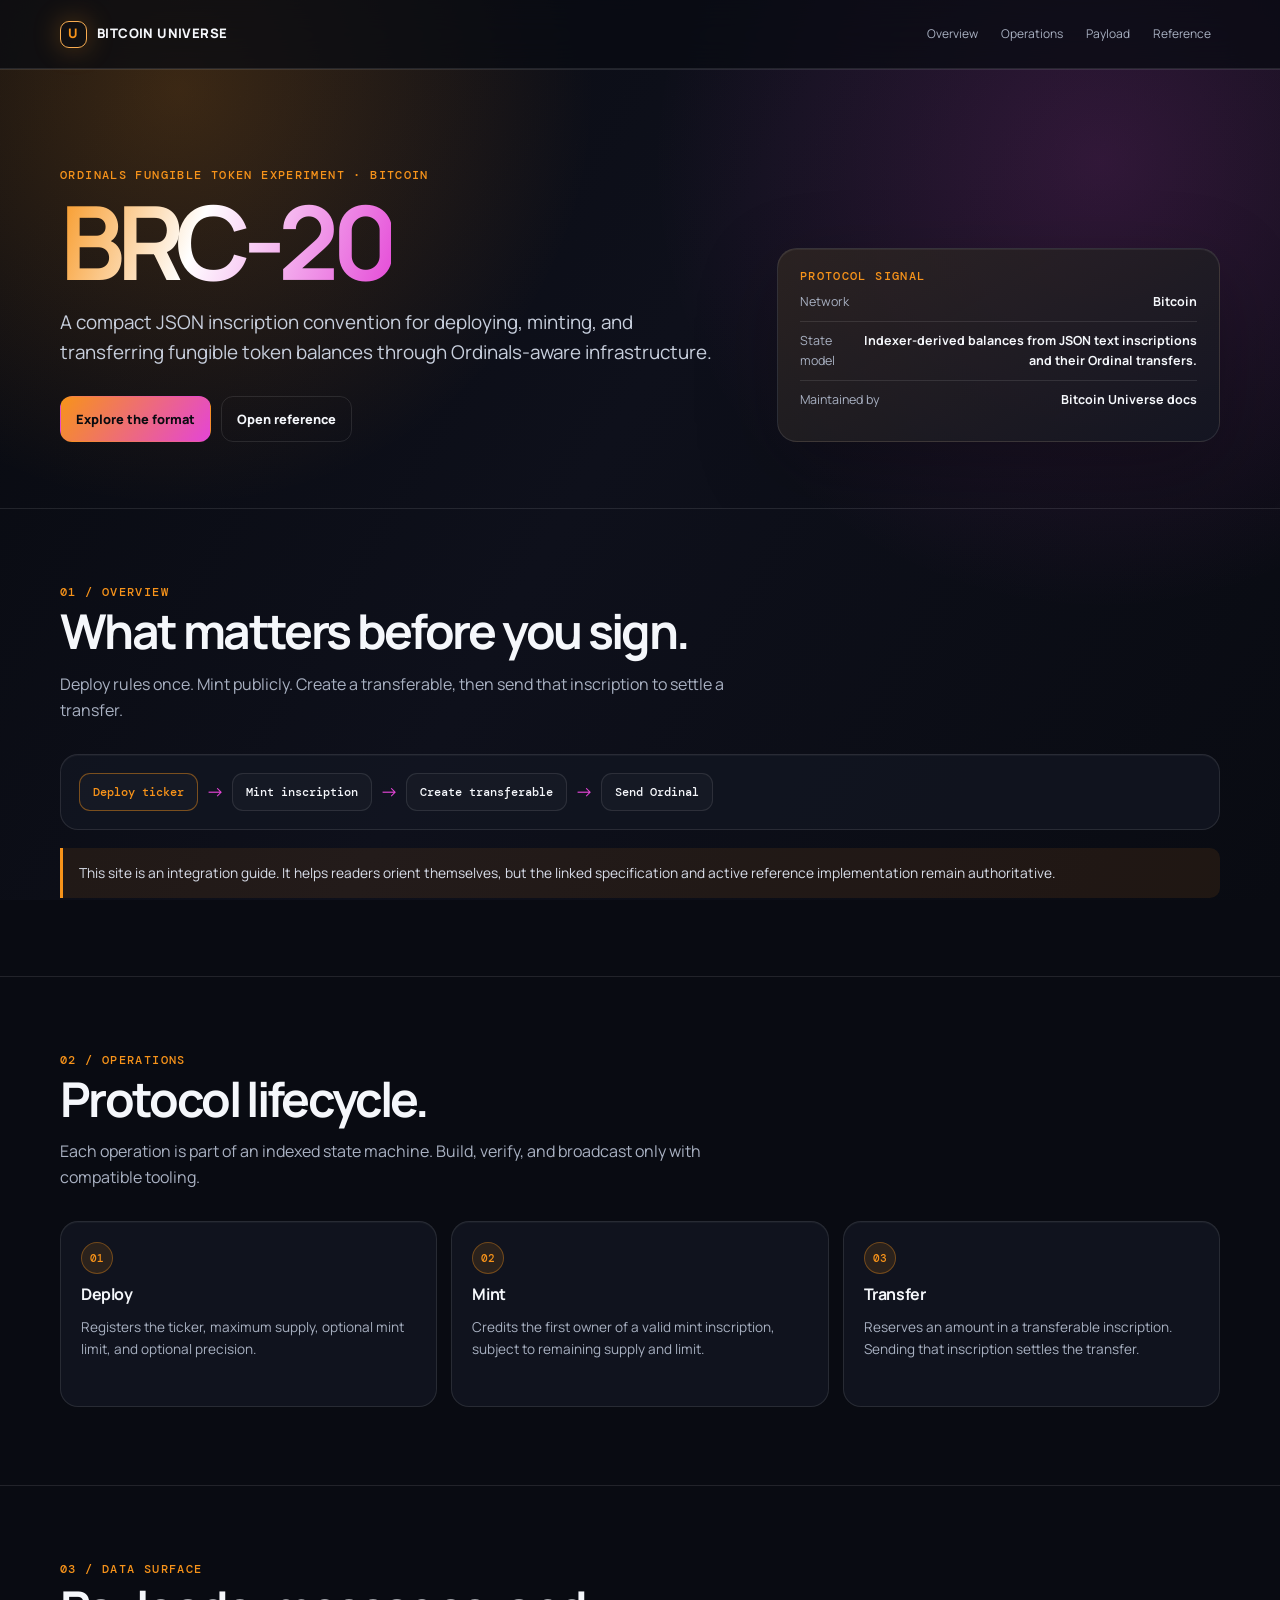
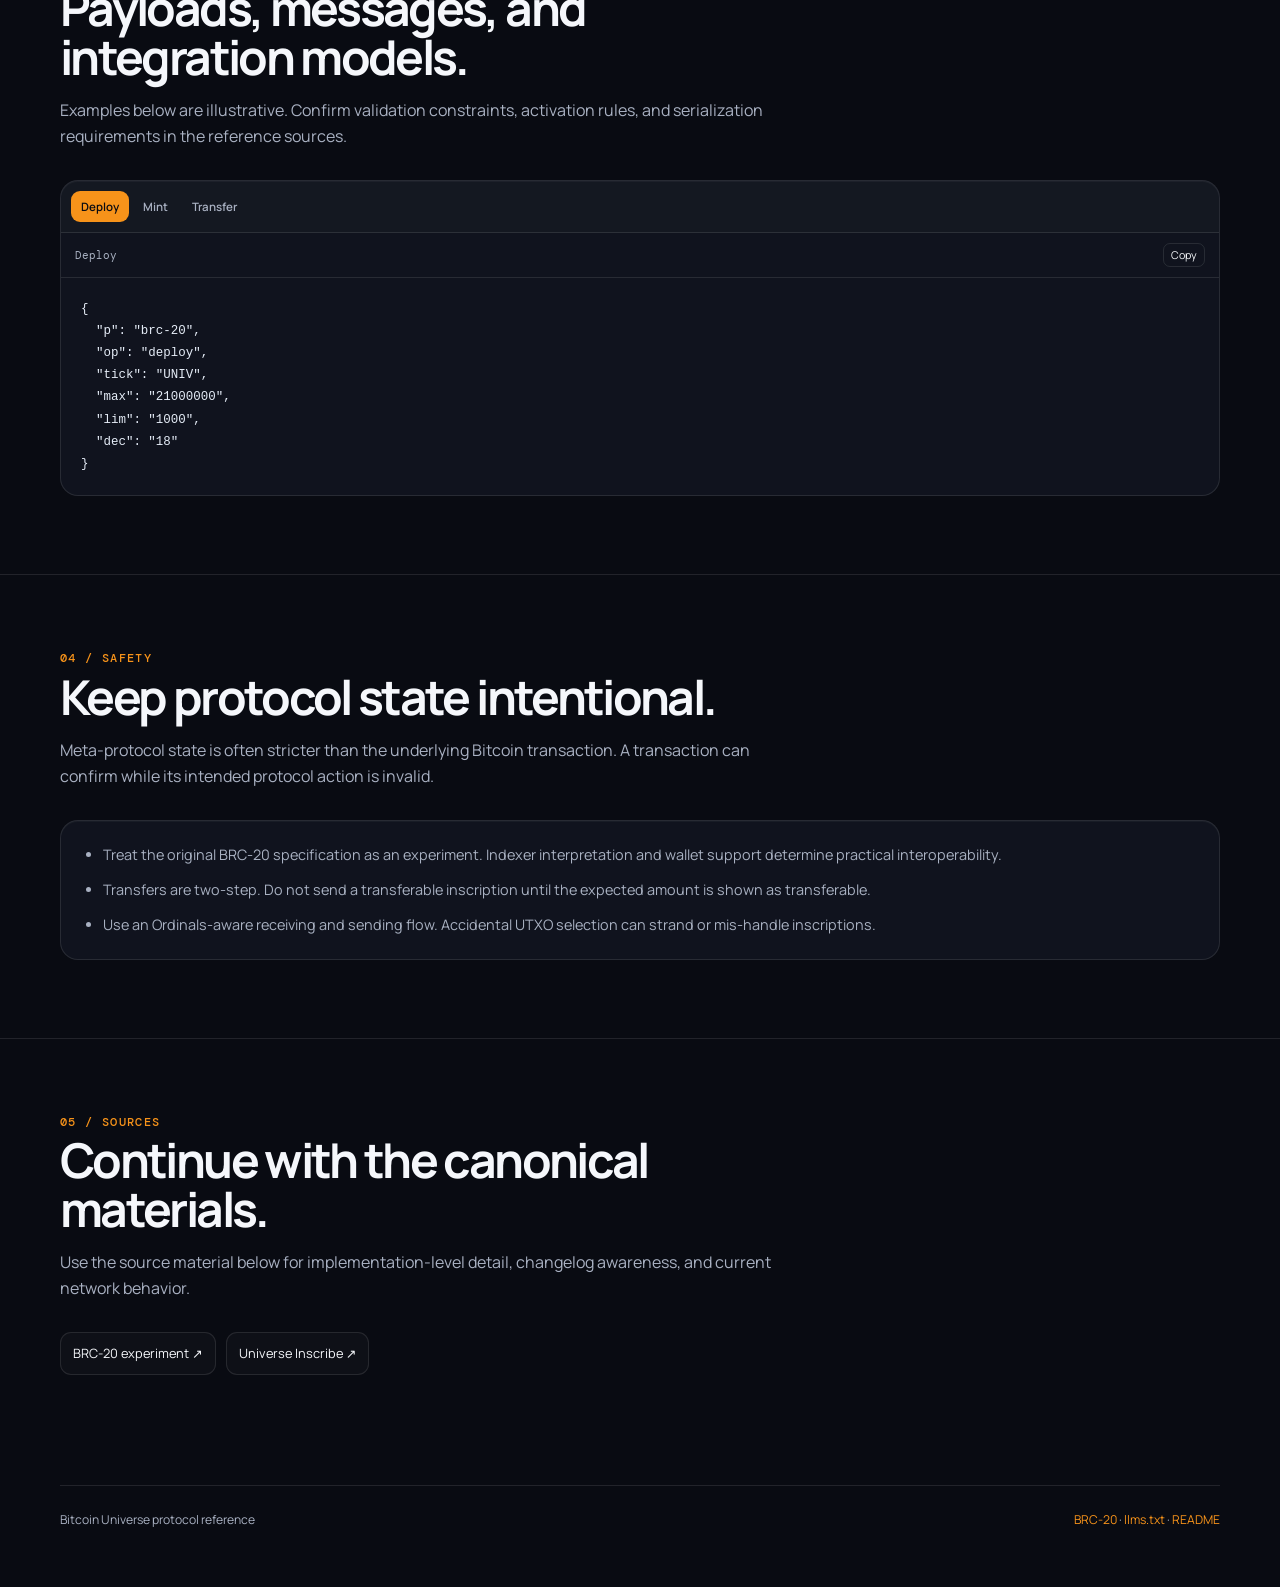
==== index.html @ ebdd5604 "Publish brc-20-docs protocol documentation" ====
<!doctype html>
<html lang="en">
<head>
  <meta charset="utf-8">
  <meta name="viewport" content="width=device-width, initial-scale=1">
  <meta name="description" content="BRC-20 protocol documentation by Bitcoin Universe.">
  <title>BRC-20 | Bitcoin Universe</title>
  <link rel="preconnect" href="https://fonts.googleapis.com">
  <link rel="preconnect" href="https://fonts.gstatic.com" crossorigin>
  <link href="https://fonts.googleapis.com/css2?family=DM+Mono:wght@400;500&family=Manrope:wght@400;500;600;700;800&display=swap" rel="stylesheet">
  <style>
    :root { --accent: #f7931a; --accent-2: #e445d6; --ink: #f5f7fb; --muted: #a9b1c2; --panel: rgba(19,23,34,.78); --line: rgba(255,255,255,.1); --bg: #090b12; --mono: "DM Mono", monospace; --sans: Manrope, system-ui, sans-serif; }
    * { box-sizing: border-box; } html { scroll-behavior: smooth; } body { margin: 0; color: var(--ink); background: var(--bg); font-family: var(--sans); line-height: 1.62; } body::before { content: ""; position: fixed; inset: 0; z-index: -2; background: radial-gradient(circle at 14% 10%, color-mix(in srgb, var(--accent) 21%, transparent), transparent 26rem), radial-gradient(circle at 86% 18%, color-mix(in srgb, var(--accent-2) 17%, transparent), transparent 28rem), linear-gradient(120deg, #080a10, #0e101b 48%, #090b12); } body::after { content: ""; position: fixed; inset: 0; z-index: -1; opacity: .3; background-image: linear-gradient(rgba(255,255,255,.025) 1px, transparent 1px), linear-gradient(90deg, rgba(255,255,255,.025) 1px, transparent 1px); background-size: 48px 48px; mask-image: linear-gradient(to bottom, black, transparent 80%); }
    a { color: inherit; } .wrap { width: min(1160px, calc(100% - 40px)); margin: auto; } .eyebrow, .kicker { font: 500 .72rem/1 var(--mono); letter-spacing: .12em; text-transform: uppercase; color: var(--accent); } .site-header { position: sticky; top: 0; z-index: 20; backdrop-filter: blur(20px); background: rgba(9,11,18,.74); border-bottom: 1px solid var(--line); } .bar { min-height: 68px; display: flex; align-items: center; justify-content: space-between; gap: 20px; } .brand { display: flex; gap: 10px; align-items: center; text-decoration: none; font-size: .82rem; font-weight: 800; letter-spacing: .03em; } .brand-mark { width: 27px; height: 27px; border: 1px solid color-mix(in srgb, var(--accent) 76%, white); border-radius: 9px; display: grid; place-items: center; color: var(--accent); box-shadow: 0 0 28px color-mix(in srgb, var(--accent) 32%, transparent); } nav { display: flex; flex-wrap: wrap; gap: 5px; } nav a { color: var(--muted); font-size: .75rem; text-decoration: none; padding: 7px 9px; border-radius: 8px; } nav a:hover { color: var(--ink); background: rgba(255,255,255,.06); } .hero { padding: 100px 0 66px; position: relative; overflow: clip; } .hero-grid { display: grid; grid-template-columns: minmax(0,1.2fr) minmax(280px,.8fr); gap: 52px; align-items: end; } h1 { max-width: 780px; margin: 12px 0 18px; font-size: clamp(3rem, 8vw, 6.5rem); letter-spacing: -.075em; line-height: .92; } h1 .gradient { background: linear-gradient(110deg, var(--accent), #fff 42%, var(--accent-2)); color: transparent; background-clip: text; } .lead { color: #c8cfdd; font-size: clamp(1rem, 1.7vw, 1.18rem); max-width: 720px; } .hero-actions { display: flex; flex-wrap: wrap; gap: 10px; margin-top: 28px; } .button { border: 1px solid var(--line); border-radius: 12px; padding: 12px 15px; text-decoration: none; font-size: .8rem; font-weight: 800; transition: transform .2s, border-color .2s; } .button:hover { transform: translateY(-2px); border-color: var(--accent); } .button.primary { background: linear-gradient(125deg, var(--accent), var(--accent-2)); color: #0a0b10; border-color: transparent; } .signal { padding: 22px; border: 1px solid var(--line); border-radius: 20px; background: linear-gradient(150deg, color-mix(in srgb, var(--accent) 10%, var(--panel)), var(--panel)); box-shadow: inset 0 1px rgba(255,255,255,.06), 0 25px 80px rgba(0,0,0,.25); } .signal-line { display: flex; justify-content: space-between; gap: 10px; padding: 9px 0; border-bottom: 1px solid var(--line); font-size: .78rem; } .signal-line:last-child { border: 0; } .signal-line span { color: var(--muted); } .signal-line strong { text-align: right; color: var(--ink); } section { padding: 78px 0; border-top: 1px solid var(--line); } .section-head { max-width: 720px; margin-bottom: 30px; } h2 { margin: 8px 0 10px; font-size: clamp(1.8rem, 4vw, 3rem); letter-spacing: -.055em; line-height: 1.02; } h3 { margin: 8px 0; font-size: 1rem; letter-spacing: -.025em; } p { color: var(--muted); } .grid { display: grid; grid-template-columns: repeat(3, 1fr); gap: 14px; } .card, .safety, .flow, .payload, .table-wrap { border: 1px solid var(--line); border-radius: 18px; background: var(--panel); box-shadow: inset 0 1px rgba(255,255,255,.04); } .card { padding: 20px; min-height: 186px; } .step { display: inline-grid; place-items: center; width: 32px; height: 32px; border-radius: 50%; font: 500 .7rem var(--mono); color: var(--accent); background: color-mix(in srgb, var(--accent) 12%, transparent); border: 1px solid color-mix(in srgb, var(--accent) 35%, transparent); } .card p { font-size: .85rem; margin: 0; } .flow { display: flex; flex-wrap: wrap; align-items: center; gap: 8px; padding: 18px; } .flow-item { padding: 10px 13px; border: 1px solid var(--line); border-radius: 11px; font: 500 .75rem var(--mono); background: rgba(255,255,255,.025); } .flow-item:first-child { color: var(--accent); border-color: color-mix(in srgb, var(--accent) 45%, transparent); } .arrow { color: var(--accent-2); font-size: 1.15rem; } .payload { overflow: hidden; } .payload-tabs { display: flex; flex-wrap: wrap; gap: 4px; padding: 10px; border-bottom: 1px solid var(--line); background: rgba(255,255,255,.018); } .payload-tab { border: 0; color: var(--muted); background: transparent; font: 600 .72rem var(--sans); cursor: pointer; border-radius: 9px; padding: 8px 10px; } .payload-tab.active { color: #0b0c12; background: var(--accent); } .payload-panel { display: none; } .payload-panel.active { display: block; } .code-top { display: flex; justify-content: space-between; align-items: center; padding: 10px 14px; color: var(--muted); font: .7rem var(--mono); border-bottom: 1px solid var(--line); } .copy { color: var(--ink); border: 1px solid var(--line); border-radius: 7px; background: transparent; cursor: pointer; padding: 4px 7px; font: .67rem var(--sans); } .copy:hover { border-color: var(--accent); } pre { margin: 0; padding: 20px; overflow: auto; font: .78rem/1.7 var(--mono); color: #e6edf8; } .safety { padding: 22px; } .safety ul { margin: 0; padding-left: 20px; color: var(--muted); font-size: .9rem; } .safety li + li { margin-top: 12px; } .reference-links { display: flex; flex-wrap: wrap; gap: 10px; } .reference-links a { color: var(--ink); font-size: .8rem; text-decoration: none; padding: 10px 12px; border: 1px solid var(--line); border-radius: 11px; background: rgba(255,255,255,.025); } .reference-links a:hover { border-color: var(--accent); } .callout { margin-top: 18px; padding: 14px 16px; border-left: 3px solid var(--accent); background: color-mix(in srgb, var(--accent) 9%, transparent); color: #d9deea; border-radius: 0 10px 10px 0; font-size: .86rem; } table { width: 100%; border-collapse: collapse; font-size: .85rem; } th, td { padding: 13px 16px; text-align: left; vertical-align: top; border-bottom: 1px solid var(--line); } th { color: var(--muted); font: .68rem var(--mono); text-transform: uppercase; letter-spacing: .08em; } tr:last-child td { border: 0; } td { color: var(--muted); } td code { color: var(--accent); font: .75rem var(--mono); } .footer { padding: 32px 0 58px; color: var(--muted); font-size: .76rem; } .footer-inner { display: flex; justify-content: space-between; gap: 16px; border-top: 1px solid var(--line); padding-top: 24px; } .footer a { text-decoration: none; color: var(--accent); } @media (max-width: 800px) { .hero { padding-top: 68px; } .hero-grid, .grid { grid-template-columns: 1fr; gap: 15px; } .signal { max-width: 520px; } nav { display: none; } section { padding: 56px 0; } .wrap { width: min(100% - 28px, 1160px); } h1 { letter-spacing: -.065em; } }
  </style>
</head>
<body>
  <header class="site-header"><div class="wrap bar"><a class="brand" href="index.html"><span class="brand-mark">U</span>BITCOIN UNIVERSE</a><nav><a href="index.html#overview">Overview</a><a href="index.html#operations">Operations</a><a href="index.html#payload">Payload</a><a href="reference.html">Reference</a></nav></div></header>
  <main>
  <section class="hero"><div class="wrap hero-grid"><div><div class="eyebrow">Ordinals fungible token experiment · Bitcoin</div><h1><span class="gradient">BRC-20</span></h1><p class="lead">A compact JSON inscription convention for deploying, minting, and transferring fungible token balances through Ordinals-aware infrastructure.</p><div class="hero-actions"><a class="button primary" href="#payload">Explore the format</a><a class="button" href="reference.html">Open reference</a></div></div><aside class="signal"><div class="kicker">Protocol signal</div><div class="signal-line"><span>Network</span><strong>Bitcoin</strong></div><div class="signal-line"><span>State model</span><strong>Indexer-derived balances from JSON text inscriptions and their Ordinal transfers.</strong></div><div class="signal-line"><span>Maintained by</span><strong>Bitcoin Universe docs</strong></div></aside></div></section>
  <section id="overview"><div class="wrap"><div class="section-head"><div class="eyebrow">01 / Overview</div><h2>What matters before you sign.</h2><p>Deploy rules once. Mint publicly. Create a transferable, then send that inscription to settle a transfer.</p></div><div class="flow"><span class="flow-item">Deploy ticker</span><span class="arrow">→</span><span class="flow-item">Mint inscription</span><span class="arrow">→</span><span class="flow-item">Create transferable</span><span class="arrow">→</span><span class="flow-item">Send Ordinal</span></div><div class="callout">This site is an integration guide. It helps readers orient themselves, but the linked specification and active reference implementation remain authoritative.</div></div></section>
  <section id="operations"><div class="wrap"><div class="section-head"><div class="eyebrow">02 / Operations</div><h2>Protocol lifecycle.</h2><p>Each operation is part of an indexed state machine. Build, verify, and broadcast only with compatible tooling.</p></div><div class="grid"><article class="card"><span class="step">01</span><h3>Deploy</h3><p>Registers the ticker, maximum supply, optional mint limit, and optional precision.</p></article><article class="card"><span class="step">02</span><h3>Mint</h3><p>Credits the first owner of a valid mint inscription, subject to remaining supply and limit.</p></article><article class="card"><span class="step">03</span><h3>Transfer</h3><p>Reserves an amount in a transferable inscription. Sending that inscription settles the transfer.</p></article></div></div></section>
  <section id="payload"><div class="wrap"><div class="section-head"><div class="eyebrow">03 / Data surface</div><h2>Payloads, messages, and integration models.</h2><p>Examples below are illustrative. Confirm validation constraints, activation rules, and serialization requirements in the reference sources.</p></div><div class="payload"><div class="payload-tabs"><button class="payload-tab active" type="button" data-payload="payload-0">Deploy</button><button class="payload-tab " type="button" data-payload="payload-1">Mint</button><button class="payload-tab " type="button" data-payload="payload-2">Transfer</button></div><div class="payload-panel active" id="payload-0"><div class="code-top"><span>Deploy</span><button class="copy" type="button" data-copy="{
  &quot;p&quot;: &quot;brc-20&quot;,
  &quot;op&quot;: &quot;deploy&quot;,
  &quot;tick&quot;: &quot;UNIV&quot;,
  &quot;max&quot;: &quot;21000000&quot;,
  &quot;lim&quot;: &quot;1000&quot;,
  &quot;dec&quot;: &quot;18&quot;
}">Copy</button></div><pre><code>{
  &quot;p&quot;: &quot;brc-20&quot;,
  &quot;op&quot;: &quot;deploy&quot;,
  &quot;tick&quot;: &quot;UNIV&quot;,
  &quot;max&quot;: &quot;21000000&quot;,
  &quot;lim&quot;: &quot;1000&quot;,
  &quot;dec&quot;: &quot;18&quot;
}</code></pre></div><div class="payload-panel " id="payload-1"><div class="code-top"><span>Mint</span><button class="copy" type="button" data-copy="{
  &quot;p&quot;: &quot;brc-20&quot;,
  &quot;op&quot;: &quot;mint&quot;,
  &quot;tick&quot;: &quot;UNIV&quot;,
  &quot;amt&quot;: &quot;1000&quot;
}">Copy</button></div><pre><code>{
  &quot;p&quot;: &quot;brc-20&quot;,
  &quot;op&quot;: &quot;mint&quot;,
  &quot;tick&quot;: &quot;UNIV&quot;,
  &quot;amt&quot;: &quot;1000&quot;
}</code></pre></div><div class="payload-panel " id="payload-2"><div class="code-top"><span>Transfer</span><button class="copy" type="button" data-copy="{
  &quot;p&quot;: &quot;brc-20&quot;,
  &quot;op&quot;: &quot;transfer&quot;,
  &quot;tick&quot;: &quot;UNIV&quot;,
  &quot;amt&quot;: &quot;100&quot;
}">Copy</button></div><pre><code>{
  &quot;p&quot;: &quot;brc-20&quot;,
  &quot;op&quot;: &quot;transfer&quot;,
  &quot;tick&quot;: &quot;UNIV&quot;,
  &quot;amt&quot;: &quot;100&quot;
}</code></pre></div></div></div></section>
  <section id="safety"><div class="wrap"><div class="section-head"><div class="eyebrow">04 / Safety</div><h2>Keep protocol state intentional.</h2><p>Meta-protocol state is often stricter than the underlying Bitcoin transaction. A transaction can confirm while its intended protocol action is invalid.</p></div><div class="safety"><ul><li>Treat the original BRC-20 specification as an experiment. Indexer interpretation and wallet support determine practical interoperability.</li><li>Transfers are two-step. Do not send a transferable inscription until the expected amount is shown as transferable.</li><li>Use an Ordinals-aware receiving and sending flow. Accidental UTXO selection can strand or mis-handle inscriptions.</li></ul></div></div></section>
  <section id="sources"><div class="wrap"><div class="section-head"><div class="eyebrow">05 / Sources</div><h2>Continue with the canonical materials.</h2><p>Use the source material below for implementation-level detail, changelog awareness, and current network behavior.</p></div><div class="reference-links"><a href="https://docs.bitcoints.org/brc-20" target="_blank" rel="noreferrer">BRC-20 experiment <span aria-hidden="true">↗</span></a><a href="https://inscribe.bitcoinuniverse.io" target="_blank" rel="noreferrer">Universe Inscribe <span aria-hidden="true">↗</span></a></div></div></section>
  </main>
  <footer class="footer"><div class="wrap footer-inner"><span>Bitcoin Universe protocol reference</span><span><a href="index.html">BRC-20</a> · <a href="llms.txt">llms.txt</a> · <a href="README.md">README</a></span></div></footer>
  <script>
    document.querySelectorAll('.payload-tab').forEach((tab) => tab.addEventListener('click', () => { document.querySelectorAll('.payload-tab,.payload-panel').forEach((el) => el.classList.remove('active')); tab.classList.add('active'); document.getElementById(tab.dataset.payload).classList.add('active'); }));
    document.querySelectorAll('[data-copy]').forEach((button) => button.addEventListener('click', async () => { try { await navigator.clipboard.writeText(button.dataset.copy); const old = button.textContent; button.textContent = 'Copied'; setTimeout(() => { button.textContent = old; }, 1200); } catch { button.textContent = 'Copy failed'; } }));
  </script>
</body>
</html>
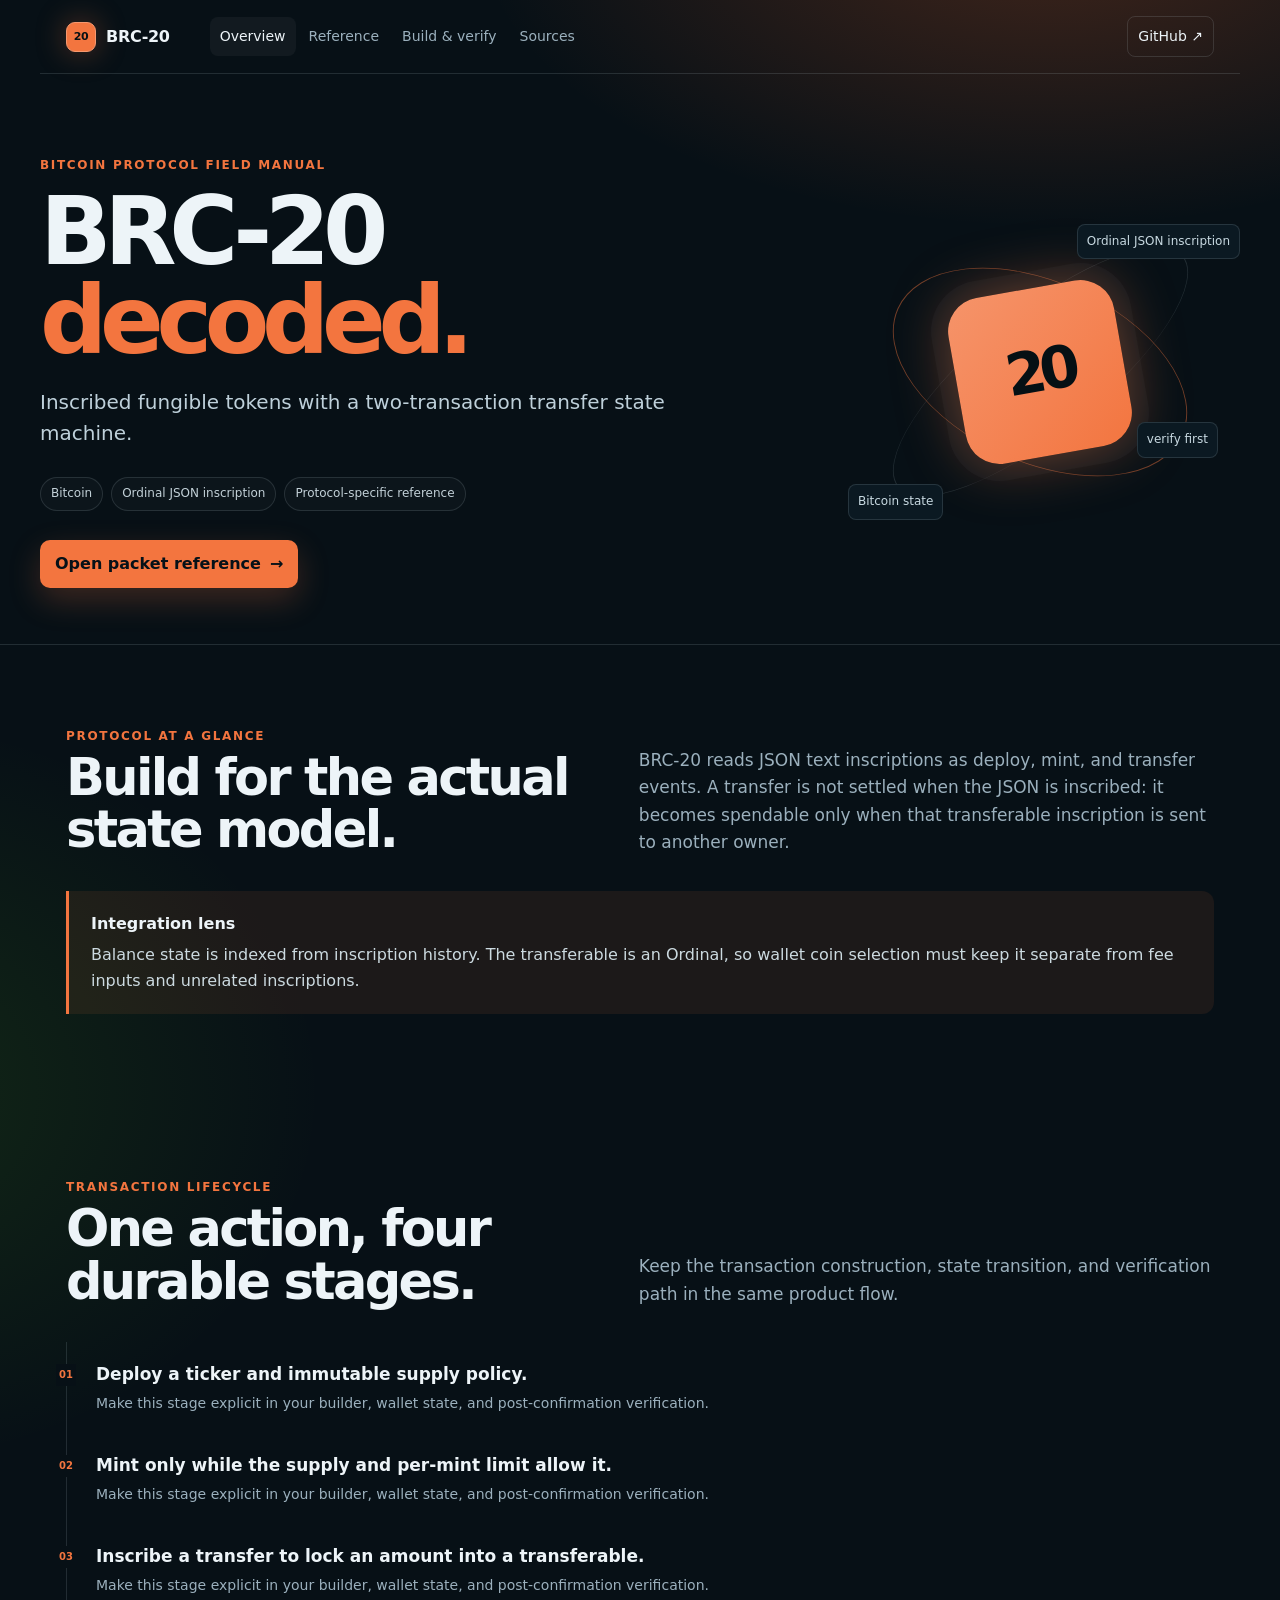
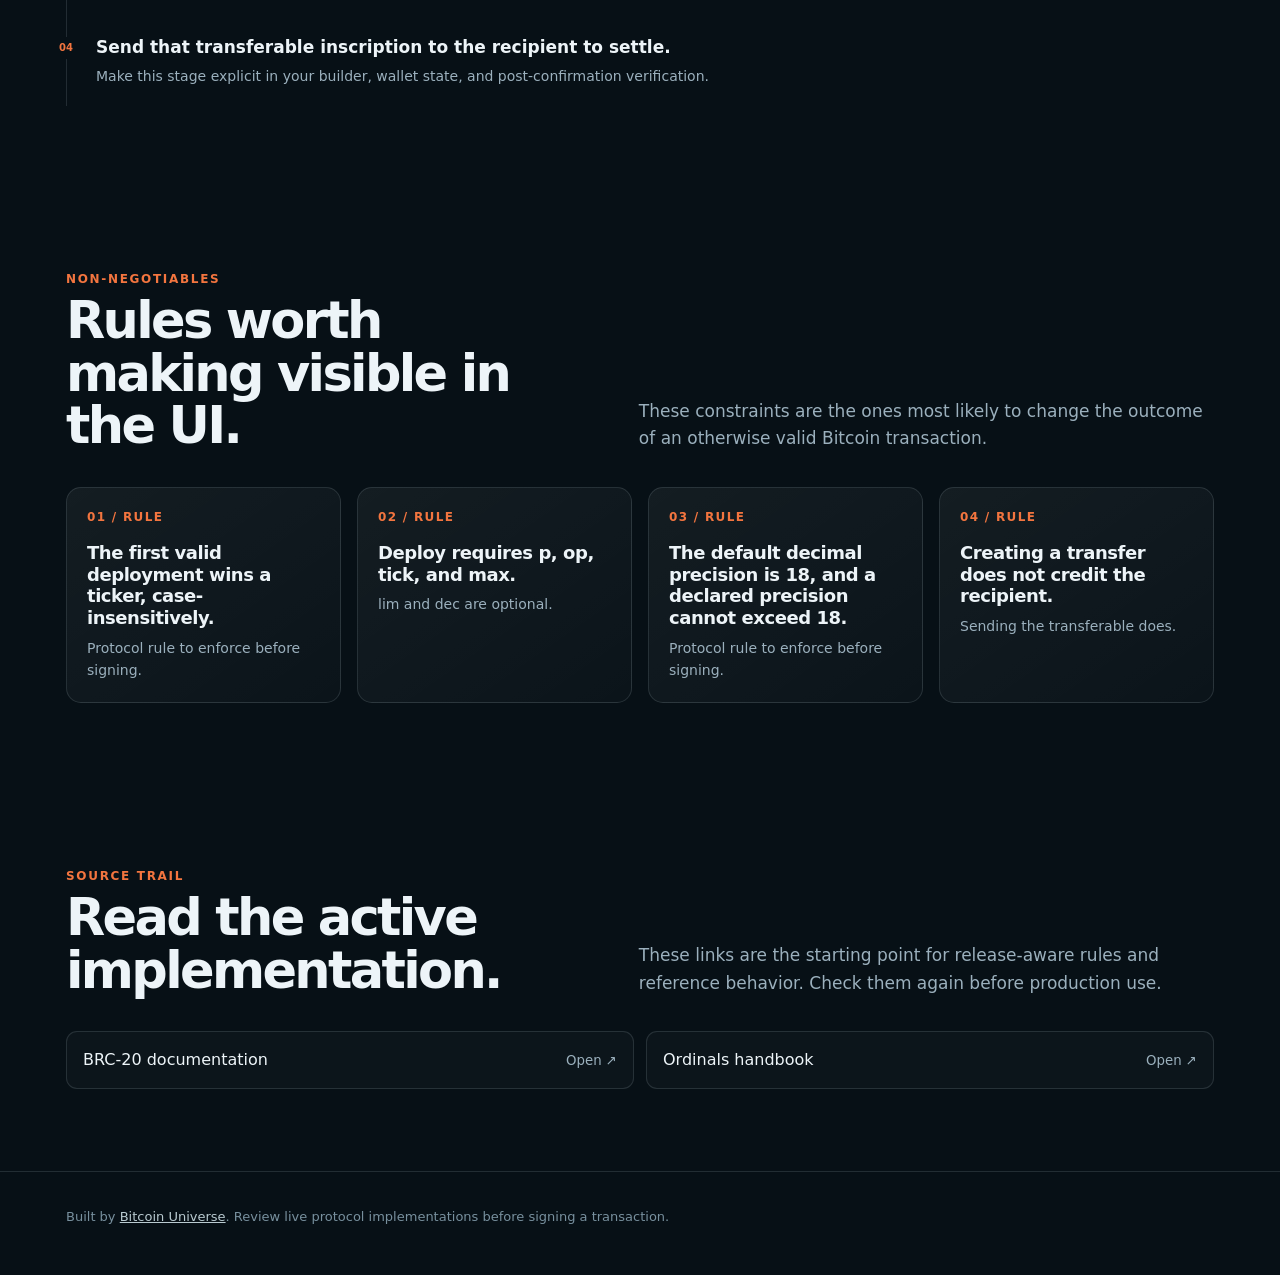
==== commit e372bad6: "Replace generic docs with protocol manuals" ====
--- a/index.html
+++ b/index.html
@@ -1,67 +1,4 @@
 <!doctype html>
-<html lang="en">
-<head>
-  <meta charset="utf-8">
-  <meta name="viewport" content="width=device-width, initial-scale=1">
-  <meta name="description" content="BRC-20 protocol documentation by Bitcoin Universe.">
-  <title>BRC-20 | Bitcoin Universe</title>
-  <link rel="preconnect" href="https://fonts.googleapis.com">
-  <link rel="preconnect" href="https://fonts.gstatic.com" crossorigin>
-  <link href="https://fonts.googleapis.com/css2?family=DM+Mono:wght@400;500&family=Manrope:wght@400;500;600;700;800&display=swap" rel="stylesheet">
-  <style>
-    :root { --accent: #f7931a; --accent-2: #e445d6; --ink: #f5f7fb; --muted: #a9b1c2; --panel: rgba(19,23,34,.78); --line: rgba(255,255,255,.1); --bg: #090b12; --mono: "DM Mono", monospace; --sans: Manrope, system-ui, sans-serif; }
-    * { box-sizing: border-box; } html { scroll-behavior: smooth; } body { margin: 0; color: var(--ink); background: var(--bg); font-family: var(--sans); line-height: 1.62; } body::before { content: ""; position: fixed; inset: 0; z-index: -2; background: radial-gradient(circle at 14% 10%, color-mix(in srgb, var(--accent) 21%, transparent), transparent 26rem), radial-gradient(circle at 86% 18%, color-mix(in srgb, var(--accent-2) 17%, transparent), transparent 28rem), linear-gradient(120deg, #080a10, #0e101b 48%, #090b12); } body::after { content: ""; position: fixed; inset: 0; z-index: -1; opacity: .3; background-image: linear-gradient(rgba(255,255,255,.025) 1px, transparent 1px), linear-gradient(90deg, rgba(255,255,255,.025) 1px, transparent 1px); background-size: 48px 48px; mask-image: linear-gradient(to bottom, black, transparent 80%); }
-    a { color: inherit; } .wrap { width: min(1160px, calc(100% - 40px)); margin: auto; } .eyebrow, .kicker { font: 500 .72rem/1 var(--mono); letter-spacing: .12em; text-transform: uppercase; color: var(--accent); } .site-header { position: sticky; top: 0; z-index: 20; backdrop-filter: blur(20px); background: rgba(9,11,18,.74); border-bottom: 1px solid var(--line); } .bar { min-height: 68px; display: flex; align-items: center; justify-content: space-between; gap: 20px; } .brand { display: flex; gap: 10px; align-items: center; text-decoration: none; font-size: .82rem; font-weight: 800; letter-spacing: .03em; } .brand-mark { width: 27px; height: 27px; border: 1px solid color-mix(in srgb, var(--accent) 76%, white); border-radius: 9px; display: grid; place-items: center; color: var(--accent); box-shadow: 0 0 28px color-mix(in srgb, var(--accent) 32%, transparent); } nav { display: flex; flex-wrap: wrap; gap: 5px; } nav a { color: var(--muted); font-size: .75rem; text-decoration: none; padding: 7px 9px; border-radius: 8px; } nav a:hover { color: var(--ink); background: rgba(255,255,255,.06); } .hero { padding: 100px 0 66px; position: relative; overflow: clip; } .hero-grid { display: grid; grid-template-columns: minmax(0,1.2fr) minmax(280px,.8fr); gap: 52px; align-items: end; } h1 { max-width: 780px; margin: 12px 0 18px; font-size: clamp(3rem, 8vw, 6.5rem); letter-spacing: -.075em; line-height: .92; } h1 .gradient { background: linear-gradient(110deg, var(--accent), #fff 42%, var(--accent-2)); color: transparent; background-clip: text; } .lead { color: #c8cfdd; font-size: clamp(1rem, 1.7vw, 1.18rem); max-width: 720px; } .hero-actions { display: flex; flex-wrap: wrap; gap: 10px; margin-top: 28px; } .button { border: 1px solid var(--line); border-radius: 12px; padding: 12px 15px; text-decoration: none; font-size: .8rem; font-weight: 800; transition: transform .2s, border-color .2s; } .button:hover { transform: translateY(-2px); border-color: var(--accent); } .button.primary { background: linear-gradient(125deg, var(--accent), var(--accent-2)); color: #0a0b10; border-color: transparent; } .signal { padding: 22px; border: 1px solid var(--line); border-radius: 20px; background: linear-gradient(150deg, color-mix(in srgb, var(--accent) 10%, var(--panel)), var(--panel)); box-shadow: inset 0 1px rgba(255,255,255,.06), 0 25px 80px rgba(0,0,0,.25); } .signal-line { display: flex; justify-content: space-between; gap: 10px; padding: 9px 0; border-bottom: 1px solid var(--line); font-size: .78rem; } .signal-line:last-child { border: 0; } .signal-line span { color: var(--muted); } .signal-line strong { text-align: right; color: var(--ink); } section { padding: 78px 0; border-top: 1px solid var(--line); } .section-head { max-width: 720px; margin-bottom: 30px; } h2 { margin: 8px 0 10px; font-size: clamp(1.8rem, 4vw, 3rem); letter-spacing: -.055em; line-height: 1.02; } h3 { margin: 8px 0; font-size: 1rem; letter-spacing: -.025em; } p { color: var(--muted); } .grid { display: grid; grid-template-columns: repeat(3, 1fr); gap: 14px; } .card, .safety, .flow, .payload, .table-wrap { border: 1px solid var(--line); border-radius: 18px; background: var(--panel); box-shadow: inset 0 1px rgba(255,255,255,.04); } .card { padding: 20px; min-height: 186px; } .step { display: inline-grid; place-items: center; width: 32px; height: 32px; border-radius: 50%; font: 500 .7rem var(--mono); color: var(--accent); background: color-mix(in srgb, var(--accent) 12%, transparent); border: 1px solid color-mix(in srgb, var(--accent) 35%, transparent); } .card p { font-size: .85rem; margin: 0; } .flow { display: flex; flex-wrap: wrap; align-items: center; gap: 8px; padding: 18px; } .flow-item { padding: 10px 13px; border: 1px solid var(--line); border-radius: 11px; font: 500 .75rem var(--mono); background: rgba(255,255,255,.025); } .flow-item:first-child { color: var(--accent); border-color: color-mix(in srgb, var(--accent) 45%, transparent); } .arrow { color: var(--accent-2); font-size: 1.15rem; } .payload { overflow: hidden; } .payload-tabs { display: flex; flex-wrap: wrap; gap: 4px; padding: 10px; border-bottom: 1px solid var(--line); background: rgba(255,255,255,.018); } .payload-tab { border: 0; color: var(--muted); background: transparent; font: 600 .72rem var(--sans); cursor: pointer; border-radius: 9px; padding: 8px 10px; } .payload-tab.active { color: #0b0c12; background: var(--accent); } .payload-panel { display: none; } .payload-panel.active { display: block; } .code-top { display: flex; justify-content: space-between; align-items: center; padding: 10px 14px; color: var(--muted); font: .7rem var(--mono); border-bottom: 1px solid var(--line); } .copy { color: var(--ink); border: 1px solid var(--line); border-radius: 7px; background: transparent; cursor: pointer; padding: 4px 7px; font: .67rem var(--sans); } .copy:hover { border-color: var(--accent); } pre { margin: 0; padding: 20px; overflow: auto; font: .78rem/1.7 var(--mono); color: #e6edf8; } .safety { padding: 22px; } .safety ul { margin: 0; padding-left: 20px; color: var(--muted); font-size: .9rem; } .safety li + li { margin-top: 12px; } .reference-links { display: flex; flex-wrap: wrap; gap: 10px; } .reference-links a { color: var(--ink); font-size: .8rem; text-decoration: none; padding: 10px 12px; border: 1px solid var(--line); border-radius: 11px; background: rgba(255,255,255,.025); } .reference-links a:hover { border-color: var(--accent); } .callout { margin-top: 18px; padding: 14px 16px; border-left: 3px solid var(--accent); background: color-mix(in srgb, var(--accent) 9%, transparent); color: #d9deea; border-radius: 0 10px 10px 0; font-size: .86rem; } table { width: 100%; border-collapse: collapse; font-size: .85rem; } th, td { padding: 13px 16px; text-align: left; vertical-align: top; border-bottom: 1px solid var(--line); } th { color: var(--muted); font: .68rem var(--mono); text-transform: uppercase; letter-spacing: .08em; } tr:last-child td { border: 0; } td { color: var(--muted); } td code { color: var(--accent); font: .75rem var(--mono); } .footer { padding: 32px 0 58px; color: var(--muted); font-size: .76rem; } .footer-inner { display: flex; justify-content: space-between; gap: 16px; border-top: 1px solid var(--line); padding-top: 24px; } .footer a { text-decoration: none; color: var(--accent); } @media (max-width: 800px) { .hero { padding-top: 68px; } .hero-grid, .grid { grid-template-columns: 1fr; gap: 15px; } .signal { max-width: 520px; } nav { display: none; } section { padding: 56px 0; } .wrap { width: min(100% - 28px, 1160px); } h1 { letter-spacing: -.065em; } }
-  </style>
-</head>
-<body>
-  <header class="site-header"><div class="wrap bar"><a class="brand" href="index.html"><span class="brand-mark">U</span>BITCOIN UNIVERSE</a><nav><a href="index.html#overview">Overview</a><a href="index.html#operations">Operations</a><a href="index.html#payload">Payload</a><a href="reference.html">Reference</a></nav></div></header>
-  <main>
-  <section class="hero"><div class="wrap hero-grid"><div><div class="eyebrow">Ordinals fungible token experiment · Bitcoin</div><h1><span class="gradient">BRC-20</span></h1><p class="lead">A compact JSON inscription convention for deploying, minting, and transferring fungible token balances through Ordinals-aware infrastructure.</p><div class="hero-actions"><a class="button primary" href="#payload">Explore the format</a><a class="button" href="reference.html">Open reference</a></div></div><aside class="signal"><div class="kicker">Protocol signal</div><div class="signal-line"><span>Network</span><strong>Bitcoin</strong></div><div class="signal-line"><span>State model</span><strong>Indexer-derived balances from JSON text inscriptions and their Ordinal transfers.</strong></div><div class="signal-line"><span>Maintained by</span><strong>Bitcoin Universe docs</strong></div></aside></div></section>
-  <section id="overview"><div class="wrap"><div class="section-head"><div class="eyebrow">01 / Overview</div><h2>What matters before you sign.</h2><p>Deploy rules once. Mint publicly. Create a transferable, then send that inscription to settle a transfer.</p></div><div class="flow"><span class="flow-item">Deploy ticker</span><span class="arrow">→</span><span class="flow-item">Mint inscription</span><span class="arrow">→</span><span class="flow-item">Create transferable</span><span class="arrow">→</span><span class="flow-item">Send Ordinal</span></div><div class="callout">This site is an integration guide. It helps readers orient themselves, but the linked specification and active reference implementation remain authoritative.</div></div></section>
-  <section id="operations"><div class="wrap"><div class="section-head"><div class="eyebrow">02 / Operations</div><h2>Protocol lifecycle.</h2><p>Each operation is part of an indexed state machine. Build, verify, and broadcast only with compatible tooling.</p></div><div class="grid"><article class="card"><span class="step">01</span><h3>Deploy</h3><p>Registers the ticker, maximum supply, optional mint limit, and optional precision.</p></article><article class="card"><span class="step">02</span><h3>Mint</h3><p>Credits the first owner of a valid mint inscription, subject to remaining supply and limit.</p></article><article class="card"><span class="step">03</span><h3>Transfer</h3><p>Reserves an amount in a transferable inscription. Sending that inscription settles the transfer.</p></article></div></div></section>
-  <section id="payload"><div class="wrap"><div class="section-head"><div class="eyebrow">03 / Data surface</div><h2>Payloads, messages, and integration models.</h2><p>Examples below are illustrative. Confirm validation constraints, activation rules, and serialization requirements in the reference sources.</p></div><div class="payload"><div class="payload-tabs"><button class="payload-tab active" type="button" data-payload="payload-0">Deploy</button><button class="payload-tab " type="button" data-payload="payload-1">Mint</button><button class="payload-tab " type="button" data-payload="payload-2">Transfer</button></div><div class="payload-panel active" id="payload-0"><div class="code-top"><span>Deploy</span><button class="copy" type="button" data-copy="{
-  &quot;p&quot;: &quot;brc-20&quot;,
-  &quot;op&quot;: &quot;deploy&quot;,
-  &quot;tick&quot;: &quot;UNIV&quot;,
-  &quot;max&quot;: &quot;21000000&quot;,
-  &quot;lim&quot;: &quot;1000&quot;,
-  &quot;dec&quot;: &quot;18&quot;
-}">Copy</button></div><pre><code>{
-  &quot;p&quot;: &quot;brc-20&quot;,
-  &quot;op&quot;: &quot;deploy&quot;,
-  &quot;tick&quot;: &quot;UNIV&quot;,
-  &quot;max&quot;: &quot;21000000&quot;,
-  &quot;lim&quot;: &quot;1000&quot;,
-  &quot;dec&quot;: &quot;18&quot;
-}</code></pre></div><div class="payload-panel " id="payload-1"><div class="code-top"><span>Mint</span><button class="copy" type="button" data-copy="{
-  &quot;p&quot;: &quot;brc-20&quot;,
-  &quot;op&quot;: &quot;mint&quot;,
-  &quot;tick&quot;: &quot;UNIV&quot;,
-  &quot;amt&quot;: &quot;1000&quot;
-}">Copy</button></div><pre><code>{
-  &quot;p&quot;: &quot;brc-20&quot;,
-  &quot;op&quot;: &quot;mint&quot;,
-  &quot;tick&quot;: &quot;UNIV&quot;,
-  &quot;amt&quot;: &quot;1000&quot;
-}</code></pre></div><div class="payload-panel " id="payload-2"><div class="code-top"><span>Transfer</span><button class="copy" type="button" data-copy="{
-  &quot;p&quot;: &quot;brc-20&quot;,
-  &quot;op&quot;: &quot;transfer&quot;,
-  &quot;tick&quot;: &quot;UNIV&quot;,
-  &quot;amt&quot;: &quot;100&quot;
-}">Copy</button></div><pre><code>{
-  &quot;p&quot;: &quot;brc-20&quot;,
-  &quot;op&quot;: &quot;transfer&quot;,
-  &quot;tick&quot;: &quot;UNIV&quot;,
-  &quot;amt&quot;: &quot;100&quot;
-}</code></pre></div></div></div></section>
-  <section id="safety"><div class="wrap"><div class="section-head"><div class="eyebrow">04 / Safety</div><h2>Keep protocol state intentional.</h2><p>Meta-protocol state is often stricter than the underlying Bitcoin transaction. A transaction can confirm while its intended protocol action is invalid.</p></div><div class="safety"><ul><li>Treat the original BRC-20 specification as an experiment. Indexer interpretation and wallet support determine practical interoperability.</li><li>Transfers are two-step. Do not send a transferable inscription until the expected amount is shown as transferable.</li><li>Use an Ordinals-aware receiving and sending flow. Accidental UTXO selection can strand or mis-handle inscriptions.</li></ul></div></div></section>
-  <section id="sources"><div class="wrap"><div class="section-head"><div class="eyebrow">05 / Sources</div><h2>Continue with the canonical materials.</h2><p>Use the source material below for implementation-level detail, changelog awareness, and current network behavior.</p></div><div class="reference-links"><a href="https://docs.bitcoints.org/brc-20" target="_blank" rel="noreferrer">BRC-20 experiment <span aria-hidden="true">↗</span></a><a href="https://inscribe.bitcoinuniverse.io" target="_blank" rel="noreferrer">Universe Inscribe <span aria-hidden="true">↗</span></a></div></div></section>
-  </main>
-  <footer class="footer"><div class="wrap footer-inner"><span>Bitcoin Universe protocol reference</span><span><a href="index.html">BRC-20</a> · <a href="llms.txt">llms.txt</a> · <a href="README.md">README</a></span></div></footer>
-  <script>
-    document.querySelectorAll('.payload-tab').forEach((tab) => tab.addEventListener('click', () => { document.querySelectorAll('.payload-tab,.payload-panel').forEach((el) => el.classList.remove('active')); tab.classList.add('active'); document.getElementById(tab.dataset.payload).classList.add('active'); }));
-    document.querySelectorAll('[data-copy]').forEach((button) => button.addEventListener('click', async () => { try { await navigator.clipboard.writeText(button.dataset.copy); const old = button.textContent; button.textContent = 'Copied'; setTimeout(() => { button.textContent = old; }, 1200); } catch { button.textContent = 'Copy failed'; } }));
-  </script>
-</body>
-</html>+<html lang="en"><head><meta charset="utf-8"><meta name="viewport" content="width=device-width,initial-scale=1"><meta name="description" content="Inscribed fungible tokens with a two-transaction transfer state machine."><meta name="theme-color" content="#071016"><title>BRC-20 | Bitcoin Universe Docs</title><style>
+:root{--accent:hsl(18 88% 60%);--ink:#edf4f8;--muted:#9bb0bd;--paper:#071016;--panel:#0d1921;--line:rgba(214,239,247,.13);--soft:rgba(255,255,255,.045)}*{box-sizing:border-box}html{scroll-behavior:smooth}body{margin:0;color:var(--ink);background:radial-gradient(900px 480px at 82% -80px,hsla(18,90%,56%,.25),transparent 64%),radial-gradient(680px 540px at -12% 38%,hsla(96,82%,48%,.12),transparent 70%),var(--paper);font:16px/1.62 ui-sans-serif,system-ui,-apple-system,BlinkMacSystemFont,"Segoe UI",sans-serif}.top{height:74px;display:flex;gap:22px;align-items:center;max-width:1200px;margin:auto;padding:0 26px;border-bottom:1px solid var(--line);position:relative;z-index:4}.brand{display:flex;align-items:center;gap:10px;color:var(--ink);text-decoration:none;font-weight:760;letter-spacing:-.02em}.brand b{display:grid;place-items:center;width:30px;height:30px;border:1px solid color-mix(in srgb,var(--accent),white 25%);border-radius:9px;color:#081115;background:var(--accent);font-size:11px;box-shadow:0 0 30px color-mix(in srgb,var(--accent),transparent 65%)}nav{display:flex;gap:3px;margin-left:18px}nav a,.repo{color:var(--muted);text-decoration:none;padding:8px 10px;border-radius:8px;font-size:14px}nav a:hover,nav a.active{color:var(--ink);background:var(--soft)}.repo{margin-left:auto;border:1px solid var(--line);color:var(--ink)}.wrap{max-width:1200px;margin:auto;padding:0 26px}.hero{min-height:520px;padding:82px 0 56px;display:grid;grid-template-columns:minmax(0,1fr) 400px;gap:55px;align-items:center}.eyebrow{font-size:12px;letter-spacing:.14em;text-transform:uppercase;color:var(--accent);font-weight:800}.hero h1{font-size:clamp(48px,7.7vw,94px);letter-spacing:-.078em;line-height:.94;margin:13px 0 22px;max-width:720px}.hero p{color:#bed0da;font-size:20px;line-height:1.55;max-width:690px;margin:0}.chips{display:flex;flex-wrap:wrap;gap:8px;margin-top:28px}.chip{padding:6px 10px;border:1px solid var(--line);border-radius:999px;color:#c3d1d8;background:rgba(255,255,255,.025);font-size:12px}.cta{display:inline-flex;align-items:center;gap:9px;margin-top:29px;padding:11px 15px;background:var(--accent);color:#061118;text-decoration:none;font-weight:800;border-radius:10px;box-shadow:0 12px 32px color-mix(in srgb,var(--accent),transparent 77%)}.orbit{height:380px;position:relative;display:grid;place-items:center;isolation:isolate}.orbit:before,.orbit:after{content:"";position:absolute;border:1px solid color-mix(in srgb,var(--accent),transparent 55%);border-radius:50%;z-index:-1}.orbit:before{width:310px;height:310px;transform:rotate(24deg) scaleY(.58)}.orbit:after{width:365px;height:365px;border-color:var(--line);transform:rotate(-39deg) scaleY(.33)}.core{width:168px;height:168px;border-radius:34px;display:grid;place-items:center;background:linear-gradient(140deg,color-mix(in srgb,var(--accent),white 22%),var(--accent));color:#051014;font-size:58px;font-weight:900;letter-spacing:-.11em;box-shadow:0 0 0 17px rgba(255,255,255,.028),0 0 60px color-mix(in srgb,var(--accent),transparent 58%);transform:rotate(-10deg)}.node{position:absolute;border:1px solid var(--line);background:#0b1922;color:#c8d9e1;padding:7px 9px;border-radius:8px;font-size:12px}.node.one{top:42px;right:0}.node.two{bottom:42px;left:8px}.node.three{right:22px;bottom:104px}.divider{height:1px;background:var(--line)}section{padding:82px 0}.section-head{display:grid;grid-template-columns:minmax(0,1fr) minmax(0,1.1fr);gap:50px;margin-bottom:34px}.section-head h2{letter-spacing:-.052em;font-size:clamp(29px,4.1vw,51px);line-height:1.03;margin:6px 0 0}.section-head p{color:var(--muted);align-self:end;margin:0;font-size:17px}.grid{display:grid;gap:16px}.four{grid-template-columns:repeat(4,1fr)}.three{grid-template-columns:repeat(3,1fr)}.card{border:1px solid var(--line);background:linear-gradient(145deg,rgba(255,255,255,.055),rgba(255,255,255,.018));border-radius:15px;padding:20px;min-width:0}.card .number{color:var(--accent);font-size:12px;font-weight:800;letter-spacing:.11em}.card h3{font-size:18px;letter-spacing:-.025em;line-height:1.2;margin:15px 0 8px}.card p{color:var(--muted);font-size:14px;margin:0}.steps{counter-reset:step}.step{counter-increment:step;position:relative;padding:22px 17px 18px 29px;border-left:1px solid var(--line)}.step:before{content:counter(step,decimal-leading-zero);position:absolute;top:22px;left:-11px;color:var(--accent);font-size:10px;font-weight:900;background:var(--paper);padding:3px}.step h3{margin:0 0 7px;font-size:17px;line-height:1.25}.step p{margin:0;color:var(--muted);font-size:14px}.callout{border-left:3px solid var(--accent);border-radius:0 12px 12px 0;background:color-mix(in srgb,var(--accent),transparent 91%);padding:20px 22px;color:#ccdae0}.callout b{display:block;color:var(--ink);margin-bottom:5px}.packet{padding:0;overflow:hidden}.packet header{display:flex;align-items:center;justify-content:space-between;padding:13px 16px;border-bottom:1px solid var(--line);font-size:13px;font-weight:800}.packet button{background:transparent;color:var(--muted);border:1px solid var(--line);border-radius:6px;padding:4px 7px;cursor:pointer;font:inherit;font-size:11px}.packet button:hover{color:var(--ink)}pre{white-space:pre-wrap;overflow:auto;padding:18px;margin:0;color:#c5e7f3;font:13px/1.65 ui-monospace,SFMono-Regular,Consolas,monospace;background:#071219}.table-wrap{overflow:auto;border:1px solid var(--line);border-radius:14px}table{width:100%;border-collapse:collapse;min-width:690px;background:rgba(255,255,255,.018)}th,td{text-align:left;padding:14px 15px;border-bottom:1px solid var(--line);vertical-align:top}th{font-size:11px;letter-spacing:.1em;text-transform:uppercase;color:var(--accent);background:rgba(255,255,255,.025)}td{font-size:14px;color:#c0d0d8}td:first-child{font-family:ui-monospace,monospace;color:#ecf5f8;font-weight:700}tr:last-child td{border-bottom:0}.checklist{list-style:none;padding:0;margin:0;display:grid;gap:10px}.checklist li{display:flex;gap:11px;padding:13px 14px;border:1px solid var(--line);border-radius:10px;color:#c9d8de;background:rgba(255,255,255,.025)}.checklist li:before{content:'✓';display:grid;place-items:center;flex:0 0 20px;width:20px;height:20px;border-radius:50%;background:color-mix(in srgb,var(--accent),transparent 80%);color:var(--accent);font-weight:900}.sources{display:grid;grid-template-columns:repeat(2,minmax(0,1fr));gap:12px}.source{display:flex;align-items:center;justify-content:space-between;gap:16px;padding:15px 16px;border:1px solid var(--line);border-radius:11px;color:var(--ink);text-decoration:none;background:rgba(255,255,255,.025)}.source small{color:var(--muted);white-space:nowrap}.footer{padding:34px 0 48px;border-top:1px solid var(--line);color:#78909e;font-size:13px}.footer a{color:#b9cad0}.guide-list{display:grid;gap:0;counter-reset:guide}.guide-list article{counter-increment:guide;display:grid;grid-template-columns:62px 1fr;gap:18px;padding:24px 0;border-bottom:1px solid var(--line)}.guide-list article:before{content:counter(guide,decimal-leading-zero);color:var(--accent);font-weight:900;font-size:14px}.guide-list h3{margin:0 0 5px;font-size:19px;letter-spacing:-.025em}.guide-list p{margin:0;color:var(--muted)}.mini{font-size:13px;color:var(--muted)}@media(max-width:800px){.top{padding:0 16px;height:auto;min-height:66px;flex-wrap:wrap;gap:8px}.brand{margin-right:auto}nav{order:3;margin:0 -8px 7px;width:100%;overflow:auto}.repo{margin:0}.wrap{padding:0 17px}.hero{grid-template-columns:1fr;padding:56px 0 26px;gap:5px;min-height:0}.hero h1{font-size:58px}.orbit{height:230px;transform:scale(.72);margin:-28px}.section-head{grid-template-columns:1fr;gap:15px}.four,.three{grid-template-columns:1fr}.sources{grid-template-columns:1fr}section{padding:55px 0}}
+</style></head><body><header class="top"><a class="brand" href="index.html"><b>20</b><span>BRC-20</span></a><nav><a class="active" href="index.html">Overview</a><a class="" href="reference.html">Reference</a><a class="" href="guide.html">Build & verify</a><a href="#sources">Sources</a></nav><a class="repo" href="https://github.com/bitcoinuniverse/brc-20-docs">GitHub ↗</a></header><main><div class="wrap hero"><div><div class="eyebrow">Bitcoin protocol field manual</div><h1>BRC-20<br><i style="font-style:normal;color:var(--accent)">decoded.</i></h1><p>Inscribed fungible tokens with a two-transaction transfer state machine.</p><div class="chips"><span class="chip">Bitcoin</span><span class="chip">Ordinal JSON inscription</span><span class="chip">Protocol-specific reference</span></div><a class="cta" href="reference.html">Open packet reference <span>→</span></a></div><div class="orbit" aria-hidden="true"><div class="core">20</div><span class="node one">Ordinal JSON inscription</span><span class="node two">Bitcoin state</span><span class="node three">verify first</span></div></div><div class="divider"></div><section><div class="wrap"><div class="section-head"><div><div class="eyebrow">Protocol at a glance</div><h2>Build for the actual state model.</h2></div><p>BRC-20 reads JSON text inscriptions as deploy, mint, and transfer events. A transfer is not settled when the JSON is inscribed: it becomes spendable only when that transferable inscription is sent to another owner.</p></div><div class="callout"><b>Integration lens</b>Balance state is indexed from inscription history. The transferable is an Ordinal, so wallet coin selection must keep it separate from fee inputs and unrelated inscriptions.</div></div></section><section><div class="wrap"><div class="section-head"><div><div class="eyebrow">Transaction lifecycle</div><h2>One action, four durable stages.</h2></div><p>Keep the transaction construction, state transition, and verification path in the same product flow.</p></div><div class="steps"><article class="step"><h3>Deploy a ticker and immutable supply policy.</h3><p>Make this stage explicit in your builder, wallet state, and post-confirmation verification.</p></article><article class="step"><h3>Mint only while the supply and per-mint limit allow it.</h3><p>Make this stage explicit in your builder, wallet state, and post-confirmation verification.</p></article><article class="step"><h3>Inscribe a transfer to lock an amount into a transferable.</h3><p>Make this stage explicit in your builder, wallet state, and post-confirmation verification.</p></article><article class="step"><h3>Send that transferable inscription to the recipient to settle.</h3><p>Make this stage explicit in your builder, wallet state, and post-confirmation verification.</p></article></div></div></section><section><div class="wrap"><div class="section-head"><div><div class="eyebrow">Non-negotiables</div><h2>Rules worth making visible in the UI.</h2></div><p>These constraints are the ones most likely to change the outcome of an otherwise valid Bitcoin transaction.</p></div><div class="grid four"><article class="card"><div class="number">01 / RULE</div><h3>The first valid deployment wins a ticker, case-insensitively.</h3><p>Protocol rule to enforce before signing.</p></article><article class="card"><div class="number">02 / RULE</div><h3>Deploy requires p, op, tick, and max.</h3><p>lim and dec are optional.</p></article><article class="card"><div class="number">03 / RULE</div><h3>The default decimal precision is 18, and a declared precision cannot exceed 18.</h3><p>Protocol rule to enforce before signing.</p></article><article class="card"><div class="number">04 / RULE</div><h3>Creating a transfer does not credit the recipient.</h3><p>Sending the transferable does.</p></article></div></div></section><section id="sources"><div class="wrap"><div class="section-head"><div><div class="eyebrow">Source trail</div><h2>Read the active implementation.</h2></div><p>These links are the starting point for release-aware rules and reference behavior. Check them again before production use.</p></div><div class="sources"><a class="source" href="https://docs.bitcoints.org/brc-20" target="_blank" rel="noreferrer"><span>BRC-20 documentation</span><small>Open ↗</small></a><a class="source" href="https://docs.ordinals.com/" target="_blank" rel="noreferrer"><span>Ordinals handbook</span><small>Open ↗</small></a></div></div></section></main><footer class="footer"><div class="wrap">Built by <a href="https://github.com/bitcoinuniverse">Bitcoin Universe</a>. Review live protocol implementations before signing a transaction.</div></footer><script>for(const b of document.querySelectorAll('[data-copy]'))b.addEventListener('click',async()=>{try{await navigator.clipboard.writeText(b.dataset.copy);const t=b.textContent;b.textContent='Copied';setTimeout(()=>b.textContent=t,1200)}catch{b.textContent='Select text'}})</script></body></html>
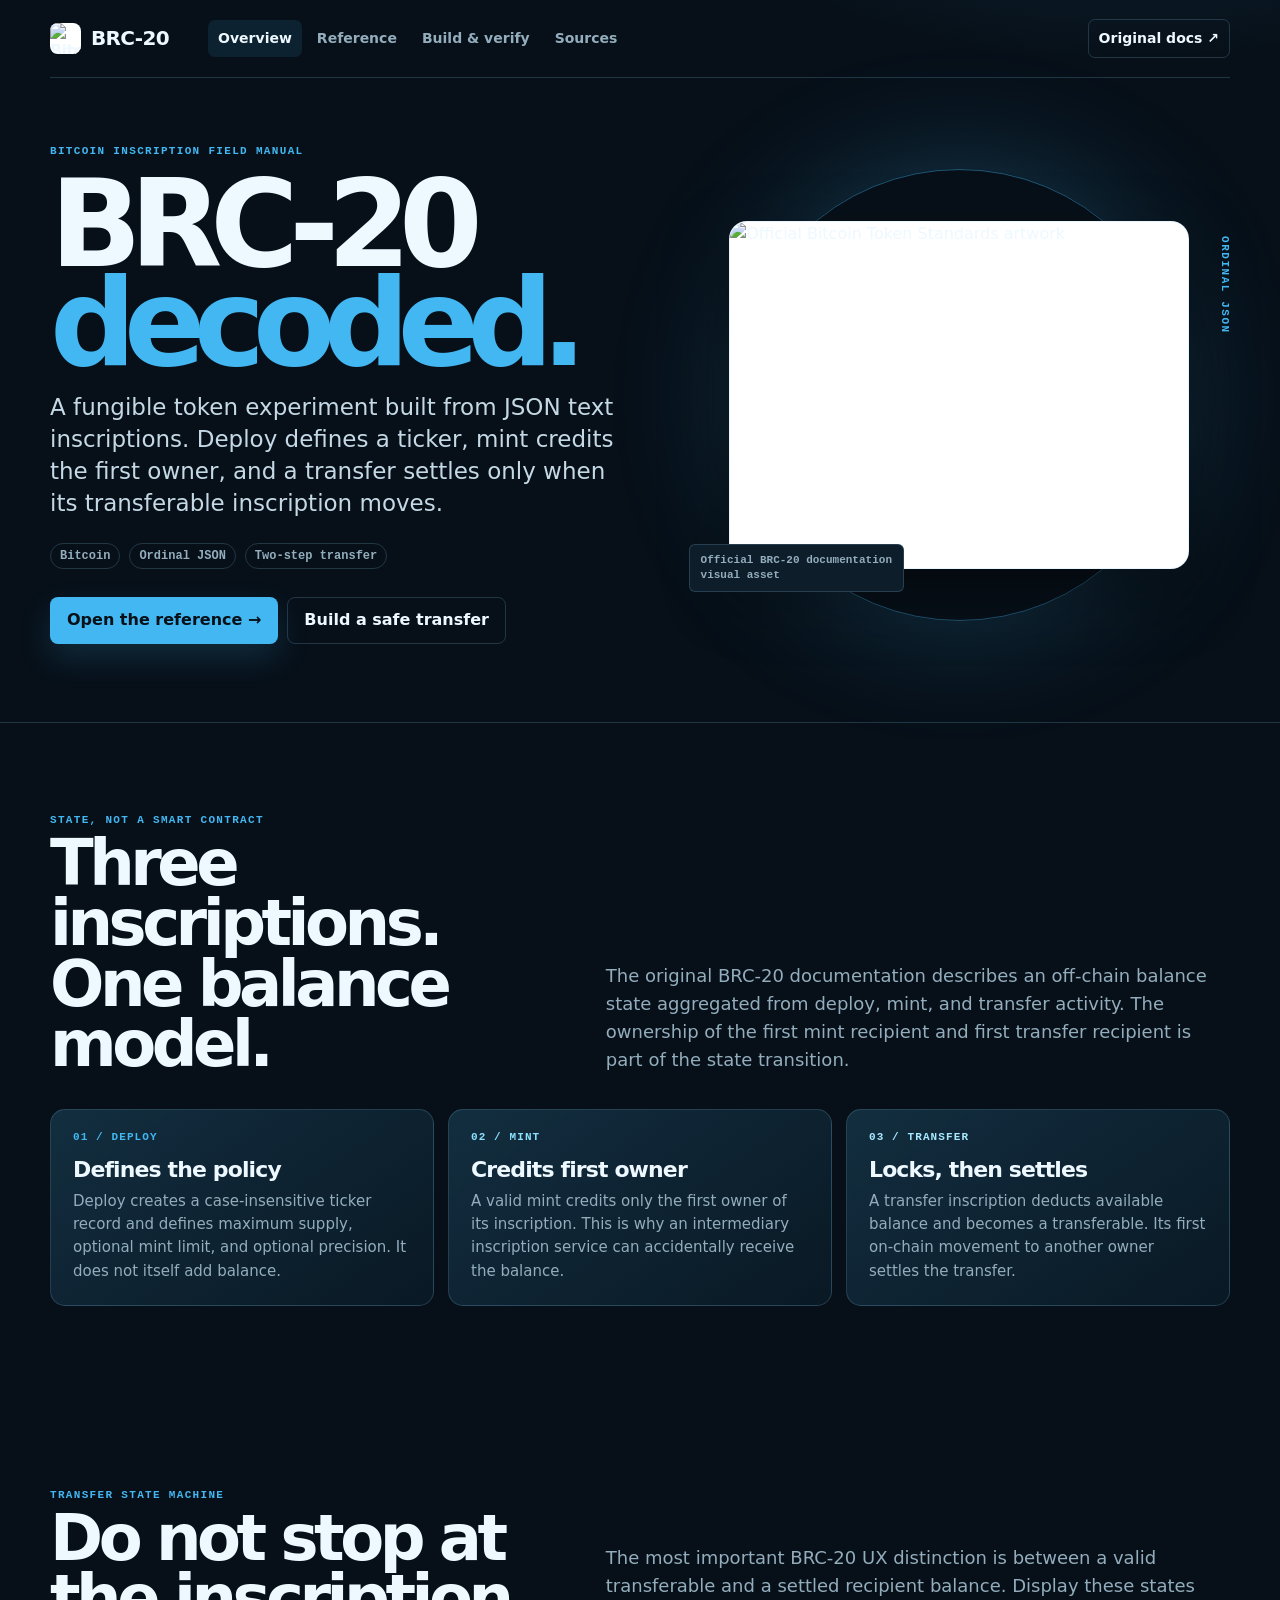
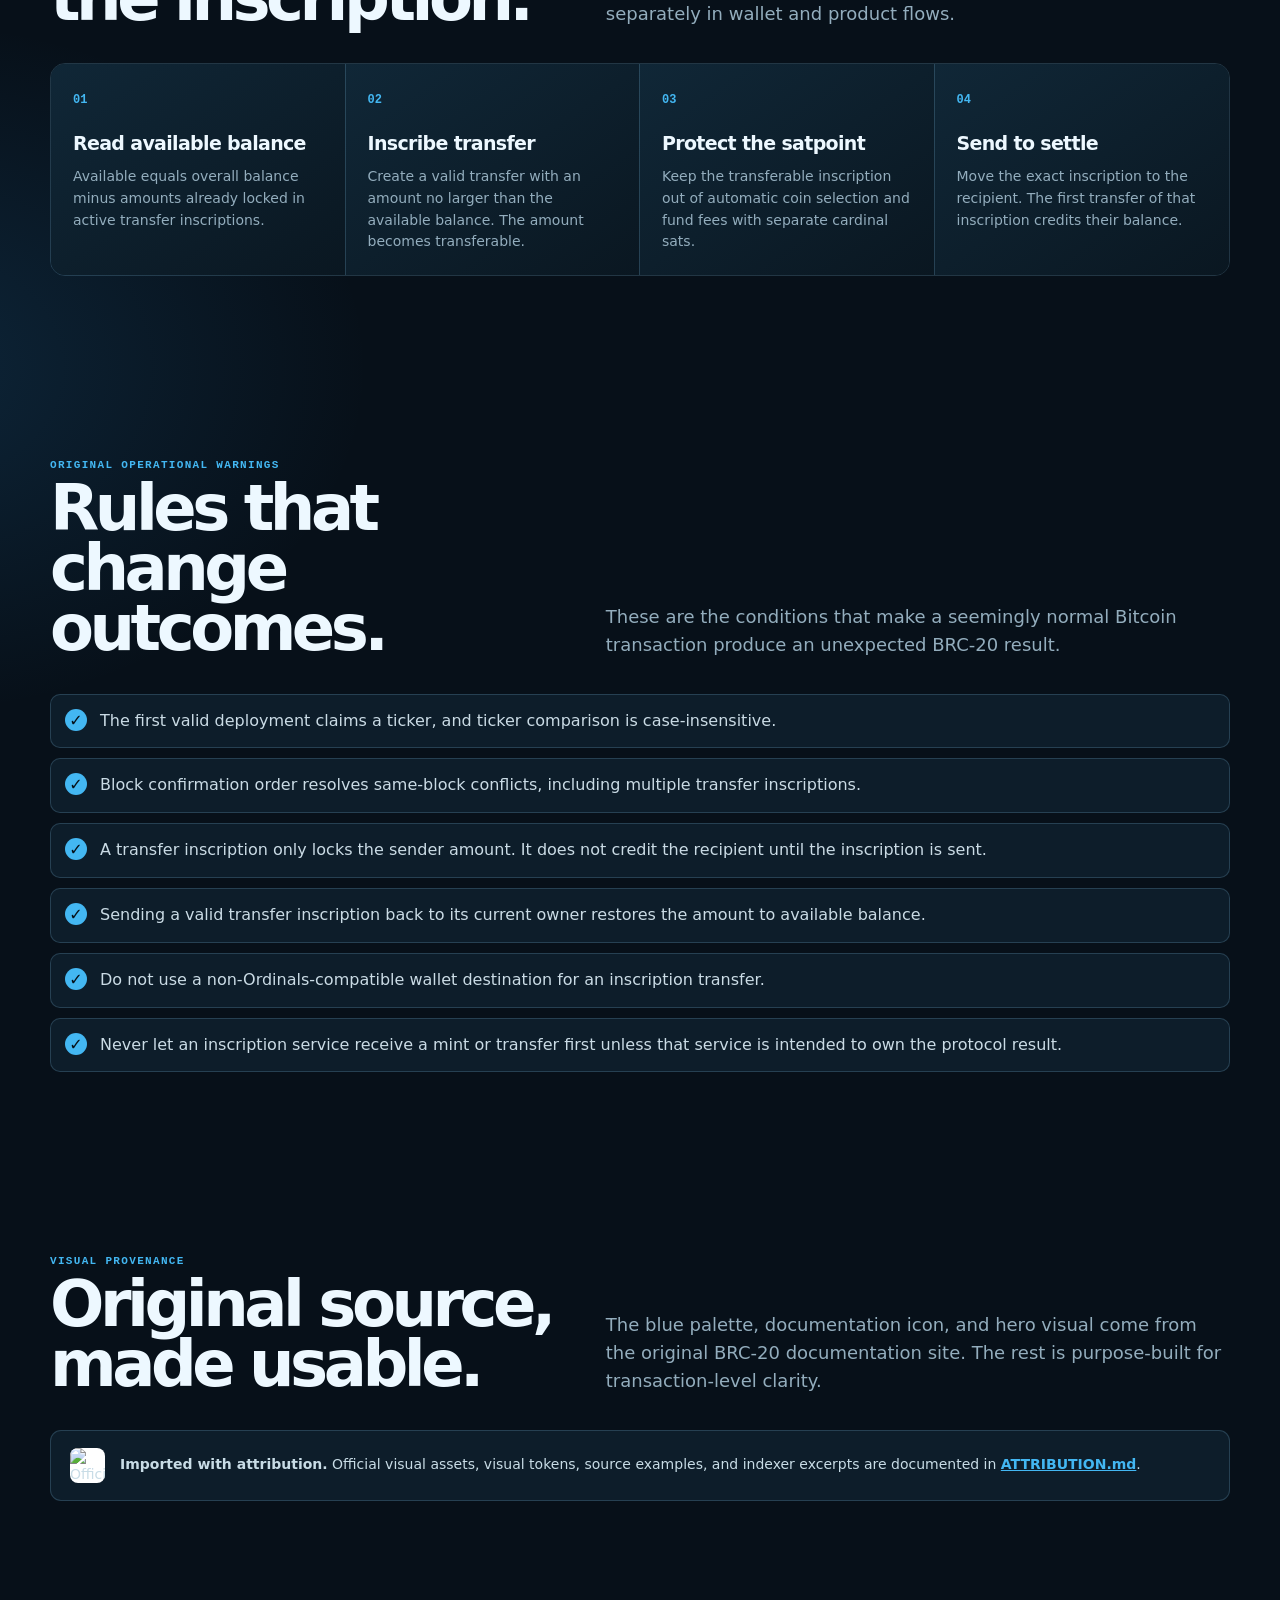
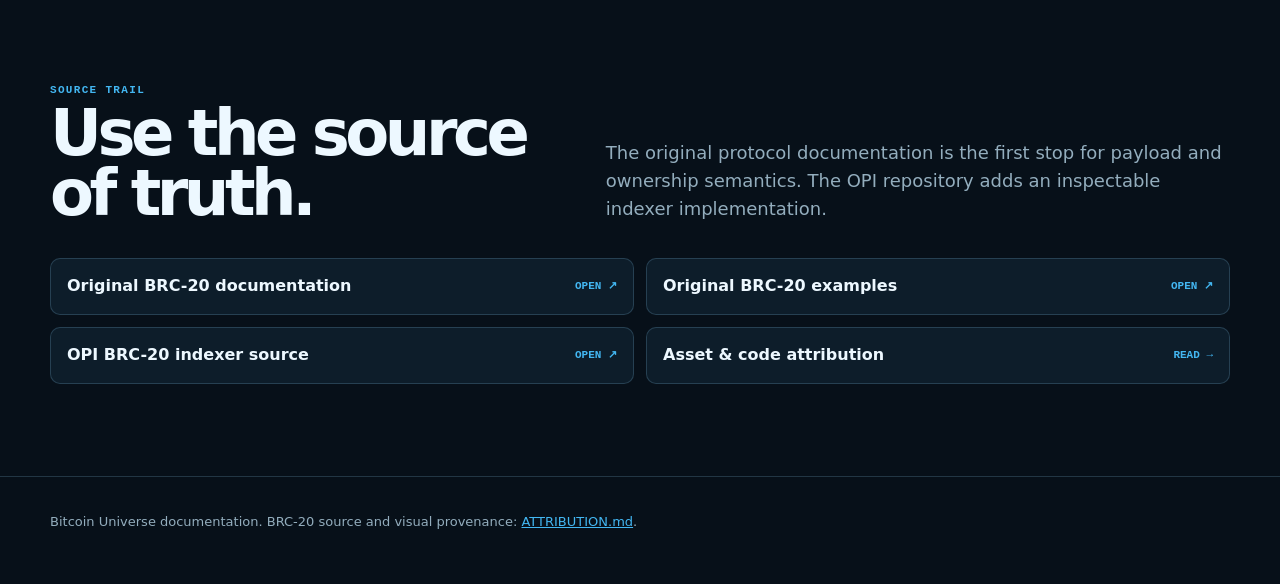
==== commit a3076d8f: "Elevate BRC-20 docs with primary sources" ====
--- a/index.html
+++ b/index.html
@@ -1,4 +1,99 @@
 <!doctype html>
-<html lang="en"><head><meta charset="utf-8"><meta name="viewport" content="width=device-width,initial-scale=1"><meta name="description" content="Inscribed fungible tokens with a two-transaction transfer state machine."><meta name="theme-color" content="#071016"><title>BRC-20 | Bitcoin Universe Docs</title><style>
-:root{--accent:hsl(18 88% 60%);--ink:#edf4f8;--muted:#9bb0bd;--paper:#071016;--panel:#0d1921;--line:rgba(214,239,247,.13);--soft:rgba(255,255,255,.045)}*{box-sizing:border-box}html{scroll-behavior:smooth}body{margin:0;color:var(--ink);background:radial-gradient(900px 480px at 82% -80px,hsla(18,90%,56%,.25),transparent 64%),radial-gradient(680px 540px at -12% 38%,hsla(96,82%,48%,.12),transparent 70%),var(--paper);font:16px/1.62 ui-sans-serif,system-ui,-apple-system,BlinkMacSystemFont,"Segoe UI",sans-serif}.top{height:74px;display:flex;gap:22px;align-items:center;max-width:1200px;margin:auto;padding:0 26px;border-bottom:1px solid var(--line);position:relative;z-index:4}.brand{display:flex;align-items:center;gap:10px;color:var(--ink);text-decoration:none;font-weight:760;letter-spacing:-.02em}.brand b{display:grid;place-items:center;width:30px;height:30px;border:1px solid color-mix(in srgb,var(--accent),white 25%);border-radius:9px;color:#081115;background:var(--accent);font-size:11px;box-shadow:0 0 30px color-mix(in srgb,var(--accent),transparent 65%)}nav{display:flex;gap:3px;margin-left:18px}nav a,.repo{color:var(--muted);text-decoration:none;padding:8px 10px;border-radius:8px;font-size:14px}nav a:hover,nav a.active{color:var(--ink);background:var(--soft)}.repo{margin-left:auto;border:1px solid var(--line);color:var(--ink)}.wrap{max-width:1200px;margin:auto;padding:0 26px}.hero{min-height:520px;padding:82px 0 56px;display:grid;grid-template-columns:minmax(0,1fr) 400px;gap:55px;align-items:center}.eyebrow{font-size:12px;letter-spacing:.14em;text-transform:uppercase;color:var(--accent);font-weight:800}.hero h1{font-size:clamp(48px,7.7vw,94px);letter-spacing:-.078em;line-height:.94;margin:13px 0 22px;max-width:720px}.hero p{color:#bed0da;font-size:20px;line-height:1.55;max-width:690px;margin:0}.chips{display:flex;flex-wrap:wrap;gap:8px;margin-top:28px}.chip{padding:6px 10px;border:1px solid var(--line);border-radius:999px;color:#c3d1d8;background:rgba(255,255,255,.025);font-size:12px}.cta{display:inline-flex;align-items:center;gap:9px;margin-top:29px;padding:11px 15px;background:var(--accent);color:#061118;text-decoration:none;font-weight:800;border-radius:10px;box-shadow:0 12px 32px color-mix(in srgb,var(--accent),transparent 77%)}.orbit{height:380px;position:relative;display:grid;place-items:center;isolation:isolate}.orbit:before,.orbit:after{content:"";position:absolute;border:1px solid color-mix(in srgb,var(--accent),transparent 55%);border-radius:50%;z-index:-1}.orbit:before{width:310px;height:310px;transform:rotate(24deg) scaleY(.58)}.orbit:after{width:365px;height:365px;border-color:var(--line);transform:rotate(-39deg) scaleY(.33)}.core{width:168px;height:168px;border-radius:34px;display:grid;place-items:center;background:linear-gradient(140deg,color-mix(in srgb,var(--accent),white 22%),var(--accent));color:#051014;font-size:58px;font-weight:900;letter-spacing:-.11em;box-shadow:0 0 0 17px rgba(255,255,255,.028),0 0 60px color-mix(in srgb,var(--accent),transparent 58%);transform:rotate(-10deg)}.node{position:absolute;border:1px solid var(--line);background:#0b1922;color:#c8d9e1;padding:7px 9px;border-radius:8px;font-size:12px}.node.one{top:42px;right:0}.node.two{bottom:42px;left:8px}.node.three{right:22px;bottom:104px}.divider{height:1px;background:var(--line)}section{padding:82px 0}.section-head{display:grid;grid-template-columns:minmax(0,1fr) minmax(0,1.1fr);gap:50px;margin-bottom:34px}.section-head h2{letter-spacing:-.052em;font-size:clamp(29px,4.1vw,51px);line-height:1.03;margin:6px 0 0}.section-head p{color:var(--muted);align-self:end;margin:0;font-size:17px}.grid{display:grid;gap:16px}.four{grid-template-columns:repeat(4,1fr)}.three{grid-template-columns:repeat(3,1fr)}.card{border:1px solid var(--line);background:linear-gradient(145deg,rgba(255,255,255,.055),rgba(255,255,255,.018));border-radius:15px;padding:20px;min-width:0}.card .number{color:var(--accent);font-size:12px;font-weight:800;letter-spacing:.11em}.card h3{font-size:18px;letter-spacing:-.025em;line-height:1.2;margin:15px 0 8px}.card p{color:var(--muted);font-size:14px;margin:0}.steps{counter-reset:step}.step{counter-increment:step;position:relative;padding:22px 17px 18px 29px;border-left:1px solid var(--line)}.step:before{content:counter(step,decimal-leading-zero);position:absolute;top:22px;left:-11px;color:var(--accent);font-size:10px;font-weight:900;background:var(--paper);padding:3px}.step h3{margin:0 0 7px;font-size:17px;line-height:1.25}.step p{margin:0;color:var(--muted);font-size:14px}.callout{border-left:3px solid var(--accent);border-radius:0 12px 12px 0;background:color-mix(in srgb,var(--accent),transparent 91%);padding:20px 22px;color:#ccdae0}.callout b{display:block;color:var(--ink);margin-bottom:5px}.packet{padding:0;overflow:hidden}.packet header{display:flex;align-items:center;justify-content:space-between;padding:13px 16px;border-bottom:1px solid var(--line);font-size:13px;font-weight:800}.packet button{background:transparent;color:var(--muted);border:1px solid var(--line);border-radius:6px;padding:4px 7px;cursor:pointer;font:inherit;font-size:11px}.packet button:hover{color:var(--ink)}pre{white-space:pre-wrap;overflow:auto;padding:18px;margin:0;color:#c5e7f3;font:13px/1.65 ui-monospace,SFMono-Regular,Consolas,monospace;background:#071219}.table-wrap{overflow:auto;border:1px solid var(--line);border-radius:14px}table{width:100%;border-collapse:collapse;min-width:690px;background:rgba(255,255,255,.018)}th,td{text-align:left;padding:14px 15px;border-bottom:1px solid var(--line);vertical-align:top}th{font-size:11px;letter-spacing:.1em;text-transform:uppercase;color:var(--accent);background:rgba(255,255,255,.025)}td{font-size:14px;color:#c0d0d8}td:first-child{font-family:ui-monospace,monospace;color:#ecf5f8;font-weight:700}tr:last-child td{border-bottom:0}.checklist{list-style:none;padding:0;margin:0;display:grid;gap:10px}.checklist li{display:flex;gap:11px;padding:13px 14px;border:1px solid var(--line);border-radius:10px;color:#c9d8de;background:rgba(255,255,255,.025)}.checklist li:before{content:'✓';display:grid;place-items:center;flex:0 0 20px;width:20px;height:20px;border-radius:50%;background:color-mix(in srgb,var(--accent),transparent 80%);color:var(--accent);font-weight:900}.sources{display:grid;grid-template-columns:repeat(2,minmax(0,1fr));gap:12px}.source{display:flex;align-items:center;justify-content:space-between;gap:16px;padding:15px 16px;border:1px solid var(--line);border-radius:11px;color:var(--ink);text-decoration:none;background:rgba(255,255,255,.025)}.source small{color:var(--muted);white-space:nowrap}.footer{padding:34px 0 48px;border-top:1px solid var(--line);color:#78909e;font-size:13px}.footer a{color:#b9cad0}.guide-list{display:grid;gap:0;counter-reset:guide}.guide-list article{counter-increment:guide;display:grid;grid-template-columns:62px 1fr;gap:18px;padding:24px 0;border-bottom:1px solid var(--line)}.guide-list article:before{content:counter(guide,decimal-leading-zero);color:var(--accent);font-weight:900;font-size:14px}.guide-list h3{margin:0 0 5px;font-size:19px;letter-spacing:-.025em}.guide-list p{margin:0;color:var(--muted)}.mini{font-size:13px;color:var(--muted)}@media(max-width:800px){.top{padding:0 16px;height:auto;min-height:66px;flex-wrap:wrap;gap:8px}.brand{margin-right:auto}nav{order:3;margin:0 -8px 7px;width:100%;overflow:auto}.repo{margin:0}.wrap{padding:0 17px}.hero{grid-template-columns:1fr;padding:56px 0 26px;gap:5px;min-height:0}.hero h1{font-size:58px}.orbit{height:230px;transform:scale(.72);margin:-28px}.section-head{grid-template-columns:1fr;gap:15px}.four,.three{grid-template-columns:1fr}.sources{grid-template-columns:1fr}section{padding:55px 0}}
-</style></head><body><header class="top"><a class="brand" href="index.html"><b>20</b><span>BRC-20</span></a><nav><a class="active" href="index.html">Overview</a><a class="" href="reference.html">Reference</a><a class="" href="guide.html">Build & verify</a><a href="#sources">Sources</a></nav><a class="repo" href="https://github.com/bitcoinuniverse/brc-20-docs">GitHub ↗</a></header><main><div class="wrap hero"><div><div class="eyebrow">Bitcoin protocol field manual</div><h1>BRC-20<br><i style="font-style:normal;color:var(--accent)">decoded.</i></h1><p>Inscribed fungible tokens with a two-transaction transfer state machine.</p><div class="chips"><span class="chip">Bitcoin</span><span class="chip">Ordinal JSON inscription</span><span class="chip">Protocol-specific reference</span></div><a class="cta" href="reference.html">Open packet reference <span>→</span></a></div><div class="orbit" aria-hidden="true"><div class="core">20</div><span class="node one">Ordinal JSON inscription</span><span class="node two">Bitcoin state</span><span class="node three">verify first</span></div></div><div class="divider"></div><section><div class="wrap"><div class="section-head"><div><div class="eyebrow">Protocol at a glance</div><h2>Build for the actual state model.</h2></div><p>BRC-20 reads JSON text inscriptions as deploy, mint, and transfer events. A transfer is not settled when the JSON is inscribed: it becomes spendable only when that transferable inscription is sent to another owner.</p></div><div class="callout"><b>Integration lens</b>Balance state is indexed from inscription history. The transferable is an Ordinal, so wallet coin selection must keep it separate from fee inputs and unrelated inscriptions.</div></div></section><section><div class="wrap"><div class="section-head"><div><div class="eyebrow">Transaction lifecycle</div><h2>One action, four durable stages.</h2></div><p>Keep the transaction construction, state transition, and verification path in the same product flow.</p></div><div class="steps"><article class="step"><h3>Deploy a ticker and immutable supply policy.</h3><p>Make this stage explicit in your builder, wallet state, and post-confirmation verification.</p></article><article class="step"><h3>Mint only while the supply and per-mint limit allow it.</h3><p>Make this stage explicit in your builder, wallet state, and post-confirmation verification.</p></article><article class="step"><h3>Inscribe a transfer to lock an amount into a transferable.</h3><p>Make this stage explicit in your builder, wallet state, and post-confirmation verification.</p></article><article class="step"><h3>Send that transferable inscription to the recipient to settle.</h3><p>Make this stage explicit in your builder, wallet state, and post-confirmation verification.</p></article></div></div></section><section><div class="wrap"><div class="section-head"><div><div class="eyebrow">Non-negotiables</div><h2>Rules worth making visible in the UI.</h2></div><p>These constraints are the ones most likely to change the outcome of an otherwise valid Bitcoin transaction.</p></div><div class="grid four"><article class="card"><div class="number">01 / RULE</div><h3>The first valid deployment wins a ticker, case-insensitively.</h3><p>Protocol rule to enforce before signing.</p></article><article class="card"><div class="number">02 / RULE</div><h3>Deploy requires p, op, tick, and max.</h3><p>lim and dec are optional.</p></article><article class="card"><div class="number">03 / RULE</div><h3>The default decimal precision is 18, and a declared precision cannot exceed 18.</h3><p>Protocol rule to enforce before signing.</p></article><article class="card"><div class="number">04 / RULE</div><h3>Creating a transfer does not credit the recipient.</h3><p>Sending the transferable does.</p></article></div></div></section><section id="sources"><div class="wrap"><div class="section-head"><div><div class="eyebrow">Source trail</div><h2>Read the active implementation.</h2></div><p>These links are the starting point for release-aware rules and reference behavior. Check them again before production use.</p></div><div class="sources"><a class="source" href="https://docs.bitcoints.org/brc-20" target="_blank" rel="noreferrer"><span>BRC-20 documentation</span><small>Open ↗</small></a><a class="source" href="https://docs.ordinals.com/" target="_blank" rel="noreferrer"><span>Ordinals handbook</span><small>Open ↗</small></a></div></div></section></main><footer class="footer"><div class="wrap">Built by <a href="https://github.com/bitcoinuniverse">Bitcoin Universe</a>. Review live protocol implementations before signing a transaction.</div></footer><script>for(const b of document.querySelectorAll('[data-copy]'))b.addEventListener('click',async()=>{try{await navigator.clipboard.writeText(b.dataset.copy);const t=b.textContent;b.textContent='Copied';setTimeout(()=>b.textContent=t,1200)}catch{b.textContent='Select text'}})</script></body></html>+<html lang="en">
+<head>
+  <meta charset="utf-8">
+  <meta name="viewport" content="width=device-width, initial-scale=1">
+  <meta name="description" content="A primary-source BRC-20 developer field manual from Bitcoin Universe.">
+  <meta name="theme-color" content="#071019">
+  <title>BRC-20 | Bitcoin Universe docs</title>
+  <link rel="icon" href="https://docs.bitcoints.org/~gitbook/icon?size=small&amp;theme=dark">
+  <link rel="stylesheet" href="theme.css">
+</head>
+<body>
+  <header class="shell topbar">
+    <a class="brand" href="index.html"><img src="https://docs.bitcoints.org/~gitbook/icon?size=large&amp;theme=dark" alt="Bitcoin Token Standards logo"><strong>BRC-20</strong></a>
+    <nav class="nav" aria-label="Documentation">
+      <a class="active" href="index.html">Overview</a>
+      <a href="reference.html">Reference</a>
+      <a href="guide.html">Build &amp; verify</a>
+      <a href="#sources">Sources</a>
+    </nav>
+    <a class="top-action" href="https://docs.bitcoints.org/brc-20" target="_blank" rel="noreferrer">Original docs ↗</a>
+  </header>
+
+  <main>
+    <div class="shell hero">
+      <div>
+        <div class="eyebrow">Bitcoin inscription field manual</div>
+        <h1>BRC-20<br><span class="blue">decoded.</span></h1>
+        <p class="lead">A fungible token experiment built from JSON text inscriptions. Deploy defines a ticker, mint credits the first owner, and a transfer settles only when its transferable inscription moves.</p>
+        <div class="tags" aria-label="Protocol attributes"><span class="tag">Bitcoin</span><span class="tag">Ordinal JSON</span><span class="tag">Two-step transfer</span></div>
+        <div class="hero-actions"><a class="button" href="reference.html">Open the reference →</a><a class="button ghost" href="guide.html">Build a safe transfer</a></div>
+      </div>
+      <div class="hero-art">
+        <img src="https://docs.bitcoints.org/~gitbook/ogimage/ZLh40xiRuPtKDQjHgjUQ" alt="Official Bitcoin Token Standards artwork" referrerpolicy="no-referrer">
+        <div class="art-caption">Official BRC-20 documentation<br>visual asset</div>
+      </div>
+    </div>
+    <div class="rule"></div>
+
+    <section>
+      <div class="shell">
+        <div class="section-heading"><div><div class="eyebrow">State, not a smart contract</div><h2>Three inscriptions.<br>One balance model.</h2></div><p>The original BRC-20 documentation describes an off-chain balance state aggregated from deploy, mint, and transfer activity. The ownership of the first mint recipient and first transfer recipient is part of the state transition.</p></div>
+        <div class="columns">
+          <article class="panel card"><div class="overline">01 / DEPLOY</div><h3>Defines the policy</h3><p>Deploy creates a case-insensitive ticker record and defines maximum supply, optional mint limit, and optional precision. It does not itself add balance.</p></article>
+          <article class="panel card"><div class="overline">02 / MINT</div><h3>Credits first owner</h3><p>A valid mint credits only the first owner of its inscription. This is why an intermediary inscription service can accidentally receive the balance.</p></article>
+          <article class="panel card"><div class="overline">03 / TRANSFER</div><h3>Locks, then settles</h3><p>A transfer inscription deducts available balance and becomes a transferable. Its first on-chain movement to another owner settles the transfer.</p></article>
+        </div>
+      </div>
+    </section>
+
+    <section>
+      <div class="shell">
+        <div class="section-heading"><div><div class="eyebrow">Transfer state machine</div><h2>Do not stop at the inscription.</h2></div><p>The most important BRC-20 UX distinction is between a valid transferable and a settled recipient balance. Display these states separately in wallet and product flows.</p></div>
+        <div class="flow">
+          <article><b>01</b><h3>Read available balance</h3><p>Available equals overall balance minus amounts already locked in active transfer inscriptions.</p></article>
+          <article><b>02</b><h3>Inscribe transfer</h3><p>Create a valid transfer with an amount no larger than the available balance. The amount becomes transferable.</p></article>
+          <article><b>03</b><h3>Protect the satpoint</h3><p>Keep the transferable inscription out of automatic coin selection and fund fees with separate cardinal sats.</p></article>
+          <article><b>04</b><h3>Send to settle</h3><p>Move the exact inscription to the recipient. The first transfer of that inscription credits their balance.</p></article>
+        </div>
+      </div>
+    </section>
+
+    <section>
+      <div class="shell">
+        <div class="section-heading"><div><div class="eyebrow">Original operational warnings</div><h2>Rules that change outcomes.</h2></div><p>These are the conditions that make a seemingly normal Bitcoin transaction produce an unexpected BRC-20 result.</p></div>
+        <ul class="checklist">
+          <li>The first valid deployment claims a ticker, and ticker comparison is case-insensitive.</li>
+          <li>Block confirmation order resolves same-block conflicts, including multiple transfer inscriptions.</li>
+          <li>A transfer inscription only locks the sender amount. It does not credit the recipient until the inscription is sent.</li>
+          <li>Sending a valid transfer inscription back to its current owner restores the amount to available balance.</li>
+          <li>Do not use a non-Ordinals-compatible wallet destination for an inscription transfer.</li>
+          <li>Never let an inscription service receive a mint or transfer first unless that service is intended to own the protocol result.</li>
+        </ul>
+      </div>
+    </section>
+
+    <section>
+      <div class="shell">
+        <div class="section-heading"><div><div class="eyebrow">Visual provenance</div><h2>Original source, made usable.</h2></div><p>The blue palette, documentation icon, and hero visual come from the original BRC-20 documentation site. The rest is purpose-built for transaction-level clarity.</p></div>
+        <div class="provenance"><img src="https://docs.bitcoints.org/~gitbook/icon?size=large&amp;theme=dark" alt="Official documentation logo"><div><strong>Imported with attribution.</strong> Official visual assets, visual tokens, source examples, and indexer excerpts are documented in <a href="ATTRIBUTION.md">ATTRIBUTION.md</a>.</div></div>
+      </div>
+    </section>
+
+    <section id="sources">
+      <div class="shell">
+        <div class="section-heading"><div><div class="eyebrow">Source trail</div><h2>Use the source of truth.</h2></div><p>The original protocol documentation is the first stop for payload and ownership semantics. The OPI repository adds an inspectable indexer implementation.</p></div>
+        <div class="source-list">
+          <a class="source" href="https://docs.bitcoints.org/brc-20" target="_blank" rel="noreferrer"><span>Original BRC-20 documentation</span><small>OPEN ↗</small></a>
+          <a class="source" href="https://docs.bitcoints.org/brc-20/brc-20-examples" target="_blank" rel="noreferrer"><span>Original BRC-20 examples</span><small>OPEN ↗</small></a>
+          <a class="source" href="https://github.com/unisat-wallet/brc20-swap-indexer" target="_blank" rel="noreferrer"><span>OPI BRC-20 indexer source</span><small>OPEN ↗</small></a>
+          <a class="source" href="ATTRIBUTION.md"><span>Asset &amp; code attribution</span><small>READ →</small></a>
+        </div>
+      </div>
+    </section>
+  </main>
+
+  <footer class="footer"><div class="shell">Bitcoin Universe documentation. BRC-20 source and visual provenance: <a href="ATTRIBUTION.md">ATTRIBUTION.md</a>.</div></footer>
+</body>
+</html>
--- a/theme.css
+++ b/theme.css
@@ -0,0 +1,127 @@
+:root {
+  --brc-blue: #2782c4;
+  --brc-sky: #43b7f2;
+  --brc-ink: #08131d;
+  --brc-deep: #071019;
+  --brc-panel: #0d1d2a;
+  --brc-panel-raised: #11293a;
+  --brc-line: rgba(139, 206, 240, .2);
+  --brc-muted: #93adbd;
+  --brc-text: #edf8ff;
+  --display: Inter, ui-sans-serif, system-ui, -apple-system, BlinkMacSystemFont, "Segoe UI", sans-serif;
+  --mono: "SFMono-Regular", Consolas, "Liberation Mono", ui-monospace, monospace;
+  --max: 1180px;
+}
+
+* { box-sizing: border-box; }
+html { scroll-behavior: smooth; }
+body {
+  margin: 0;
+  color: var(--brc-text);
+  background:
+    radial-gradient(55rem 35rem at 88% -8%, rgba(67, 183, 242, .22), transparent 65%),
+    radial-gradient(42rem 31rem at -8% 52%, rgba(39, 130, 196, .19), transparent 70%),
+    var(--brc-deep);
+  font-family: var(--display);
+  line-height: 1.55;
+}
+
+a { color: inherit; }
+.shell { width: min(var(--max), calc(100% - 48px)); margin: 0 auto; }
+.topbar { min-height: 78px; display: flex; align-items: center; gap: 21px; border-bottom: 1px solid var(--brc-line); }
+.brand { display: inline-flex; align-items: center; gap: 10px; text-decoration: none; font-weight: 900; letter-spacing: -.04em; }
+.brand img { width: 31px; height: 31px; border-radius: 8px; background: #fff; }
+.brand strong { font-size: 20px; }
+.nav { display: flex; gap: 5px; margin-left: 18px; }
+.nav a, .top-action { color: var(--brc-muted); text-decoration: none; padding: 8px 10px; border-radius: 7px; font-size: 14px; font-weight: 750; }
+.nav a:hover, .nav a.active { color: var(--brc-text); background: rgba(67, 183, 242, .11); }
+.top-action { margin-left: auto; border: 1px solid var(--brc-line); color: var(--brc-text); }
+.top-action:hover { border-color: var(--brc-sky); color: var(--brc-sky); }
+
+.hero { display: grid; grid-template-columns: 1.04fr .96fr; align-items: center; gap: 52px; min-height: 620px; padding: 68px 0 78px; }
+.eyebrow { color: var(--brc-sky); text-transform: uppercase; font: 800 11px/1 var(--mono); letter-spacing: .12em; }
+h1, h2, h3, p { margin-top: 0; }
+h1 { margin: 18px 0 20px; font-size: clamp(65px, 9.4vw, 128px); line-height: .82; letter-spacing: -.1em; }
+h1 .blue { color: var(--brc-sky); }
+.lead { max-width: 650px; margin: 0; color: #c4d9e5; font-size: clamp(18px, 2vw, 23px); line-height: 1.38; }
+.tags, .hero-actions { display: flex; gap: 9px; flex-wrap: wrap; }
+.tags { margin-top: 24px; }
+.hero-actions { margin-top: 28px; }
+.tag { padding: 6px 9px; border: 1px solid var(--brc-line); border-radius: 999px; color: var(--brc-muted); font: 700 12px/1 var(--mono); }
+.button { display: inline-flex; align-items: center; justify-content: center; min-height: 47px; padding: 10px 16px; border: 1px solid transparent; border-radius: 8px; color: #061018; background: var(--brc-sky); text-decoration: none; font-weight: 900; box-shadow: 0 14px 32px rgba(67, 183, 242, .16); }
+.button:hover { background: #8be2ff; }
+.button.ghost { color: var(--brc-text); background: transparent; border-color: var(--brc-line); box-shadow: none; }
+.button.ghost:hover { border-color: var(--brc-sky); color: var(--brc-sky); }
+.hero-art { position: relative; min-height: 430px; display: grid; place-items: center; }
+.hero-art::before { content: ""; position: absolute; width: 83%; aspect-ratio: 1; border: 1px solid rgba(67, 183, 242, .42); border-radius: 50%; box-shadow: 0 0 120px rgba(67, 183, 242, .25); }
+.hero-art::after { content: "ORDINAL JSON"; position: absolute; right: 0; top: 13%; color: var(--brc-sky); writing-mode: vertical-rl; letter-spacing: .14em; font: 800 11px/1 var(--mono); }
+.hero-art img { position: relative; width: min(100%, 460px); aspect-ratio: 1.32; object-fit: cover; border: 1px solid var(--brc-line); border-radius: 18px; background: #fff; box-shadow: 0 24px 66px rgba(0, 0, 0, .48); }
+.art-caption { position: absolute; left: 0; bottom: 18px; z-index: 2; padding: 8px 11px; border: 1px solid var(--brc-line); border-radius: 6px; background: var(--brc-panel); color: var(--brc-muted); font: 700 11px/1.35 var(--mono); }
+
+.rule { height: 1px; background: var(--brc-line); }
+section { padding: 92px 0; }
+.section-heading { display: grid; grid-template-columns: .9fr 1.1fr; gap: 45px; align-items: end; margin-bottom: 35px; }
+.section-heading h2 { margin: 7px 0 0; font-size: clamp(37px, 5vw, 66px); line-height: .94; letter-spacing: -.07em; }
+.section-heading p { margin: 0; color: var(--brc-muted); font-size: 18px; }
+.panel { border: 1px solid var(--brc-line); background: linear-gradient(145deg, rgba(23, 56, 76, .75), rgba(11, 28, 40, .78)); border-radius: 15px; }
+.columns { display: grid; grid-template-columns: repeat(3, 1fr); gap: 14px; }
+.card { padding: 22px; }
+.card .overline { color: var(--brc-sky); font: 800 11px/1 var(--mono); letter-spacing: .1em; }
+.card h3 { margin: 16px 0 8px; font-size: 22px; line-height: 1.04; letter-spacing: -.04em; }
+.card p { margin: 0; color: var(--brc-muted); font-size: 15px; }
+.card:nth-child(2) .overline { color: #8be2ff; }
+.card:nth-child(3) .overline { color: #a8e9ff; }
+.flow { display: grid; grid-template-columns: repeat(4, 1fr); border: 1px solid var(--brc-line); border-radius: 15px; overflow: hidden; }
+.flow article { min-height: 175px; padding: 22px; border-right: 1px solid var(--brc-line); background: linear-gradient(145deg, #102737, #0a1721); }
+.flow article:last-child { border-right: 0; }
+.flow b { color: var(--brc-sky); font: 900 12px/1 var(--mono); }
+.flow h3 { margin: 18px 0 8px; font-size: 19px; letter-spacing: -.035em; }
+.flow p { margin: 0; color: var(--brc-muted); font-size: 14px; }
+.callout { border: 1px solid #43b7f2; border-radius: 10px; background: rgba(39, 130, 196, .14); padding: 18px 20px; color: #c7ecff; }
+.callout strong { color: var(--brc-sky); }
+.provenance { display: flex; align-items: center; gap: 15px; padding: 17px 19px; border: 1px solid var(--brc-line); border-radius: 11px; background: var(--brc-panel); color: #c8dce6; font-size: 14px; }
+.provenance img { width: 35px; height: 35px; border-radius: 8px; background: #fff; }
+.provenance a, .code-note a { color: var(--brc-sky); font-weight: 850; }
+.code-grid { display: grid; grid-template-columns: 1fr 1fr; gap: 15px; }
+.code { overflow: hidden; }
+.code header { min-height: 50px; display: flex; align-items: center; justify-content: space-between; gap: 10px; padding: 0 15px; border-bottom: 1px solid var(--brc-line); color: #c7e2f0; font: 800 12px/1 var(--mono); }
+.copy { cursor: pointer; padding: 5px 7px; border: 1px solid var(--brc-line); border-radius: 5px; background: #0f2432; color: var(--brc-text); font: 800 11px/1 var(--display); }
+.copy:hover { border-color: var(--brc-sky); color: #061018; background: var(--brc-sky); }
+pre { overflow: auto; margin: 0; padding: 19px; color: #d8f3ff; background: #06121b; font: 14px/1.62 var(--mono); tab-size: 2; }
+.code-note { padding: 13px 15px; color: var(--brc-muted); font-size: 13px; }
+.table-scroll { overflow: auto; border: 1px solid var(--brc-line); border-radius: 14px; }
+table { width: 100%; min-width: 720px; border-collapse: collapse; background: var(--brc-panel); }
+th, td { border-bottom: 1px solid var(--brc-line); padding: 14px 15px; text-align: left; vertical-align: top; }
+th { color: var(--brc-sky); text-transform: uppercase; letter-spacing: .1em; font: 800 11px/1 var(--mono); }
+td { color: #cadbe5; font-size: 14px; }
+td:first-child { color: #fff; font-family: var(--mono); font-weight: 800; }
+tr:last-child td { border-bottom: 0; }
+.checklist { list-style: none; padding: 0; margin: 0; display: grid; gap: 10px; }
+.checklist li { display: flex; gap: 13px; align-items: flex-start; padding: 14px; border: 1px solid var(--brc-line); border-radius: 10px; background: var(--brc-panel); color: #cadbe5; }
+.checklist li::before { content: "✓"; width: 22px; height: 22px; flex: 0 0 22px; display: grid; place-items: center; border-radius: 50%; background: var(--brc-sky); color: #061018; font-weight: 900; }
+.numbered { counter-reset: step; }
+.numbered article { counter-increment: step; display: grid; grid-template-columns: 62px 1fr; gap: 16px; padding: 23px 0; border-bottom: 1px solid var(--brc-line); }
+.numbered article::before { content: counter(step, decimal-leading-zero); color: var(--brc-sky); font: 900 15px/1 var(--mono); }
+.numbered h3 { margin: 0 0 6px; font-size: 21px; letter-spacing: -.04em; }
+.numbered p { margin: 0; color: var(--brc-muted); }
+.source-list { display: grid; grid-template-columns: 1fr 1fr; gap: 12px; }
+.source { display: flex; align-items: center; justify-content: space-between; gap: 15px; padding: 15px 16px; border: 1px solid var(--brc-line); border-radius: 10px; background: var(--brc-panel); text-decoration: none; font-weight: 800; }
+.source small { color: var(--brc-sky); white-space: nowrap; font: 700 11px/1 var(--mono); }
+.source:hover { border-color: var(--brc-sky); background: var(--brc-panel-raised); }
+.footer { padding: 35px 0 52px; border-top: 1px solid var(--brc-line); color: var(--brc-muted); font-size: 13px; }
+.footer a { color: var(--brc-sky); }
+
+@media (max-width: 860px) {
+  .shell { width: min(var(--max), calc(100% - 32px)); }
+  .topbar { flex-wrap: wrap; gap: 9px; padding: 12px 0; }
+  .nav { order: 3; width: 100%; margin: 0; overflow: auto; }
+  .top-action { margin-left: auto; }
+  .hero { min-height: 0; grid-template-columns: 1fr; gap: 8px; padding: 56px 0; }
+  .hero-art { min-height: 330px; }
+  h1 { font-size: clamp(65px, 18vw, 110px); }
+  section { padding: 63px 0; }
+  .section-heading { grid-template-columns: 1fr; gap: 15px; }
+  .columns, .flow, .code-grid, .source-list { grid-template-columns: 1fr; }
+  .flow article { min-height: 0; border-right: 0; border-bottom: 1px solid var(--brc-line); }
+  .flow article:last-child { border-bottom: 0; }
+}
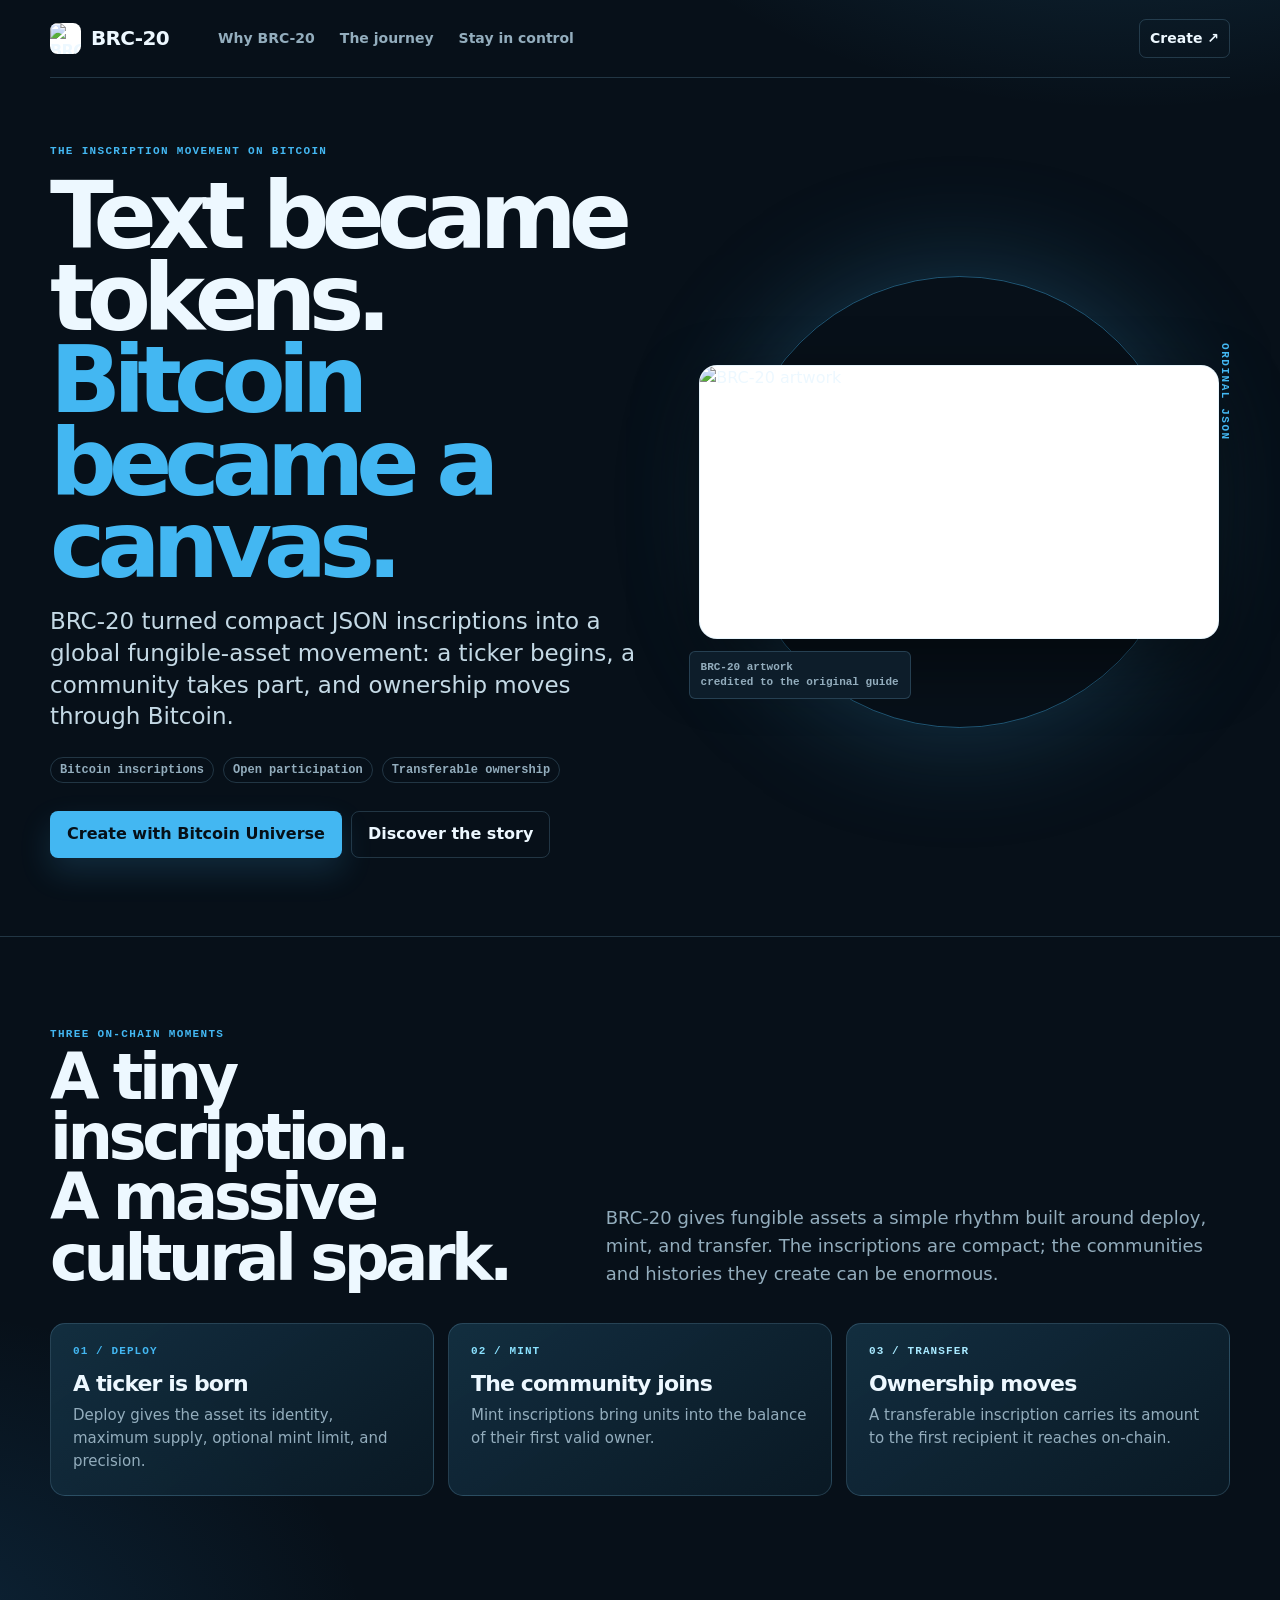
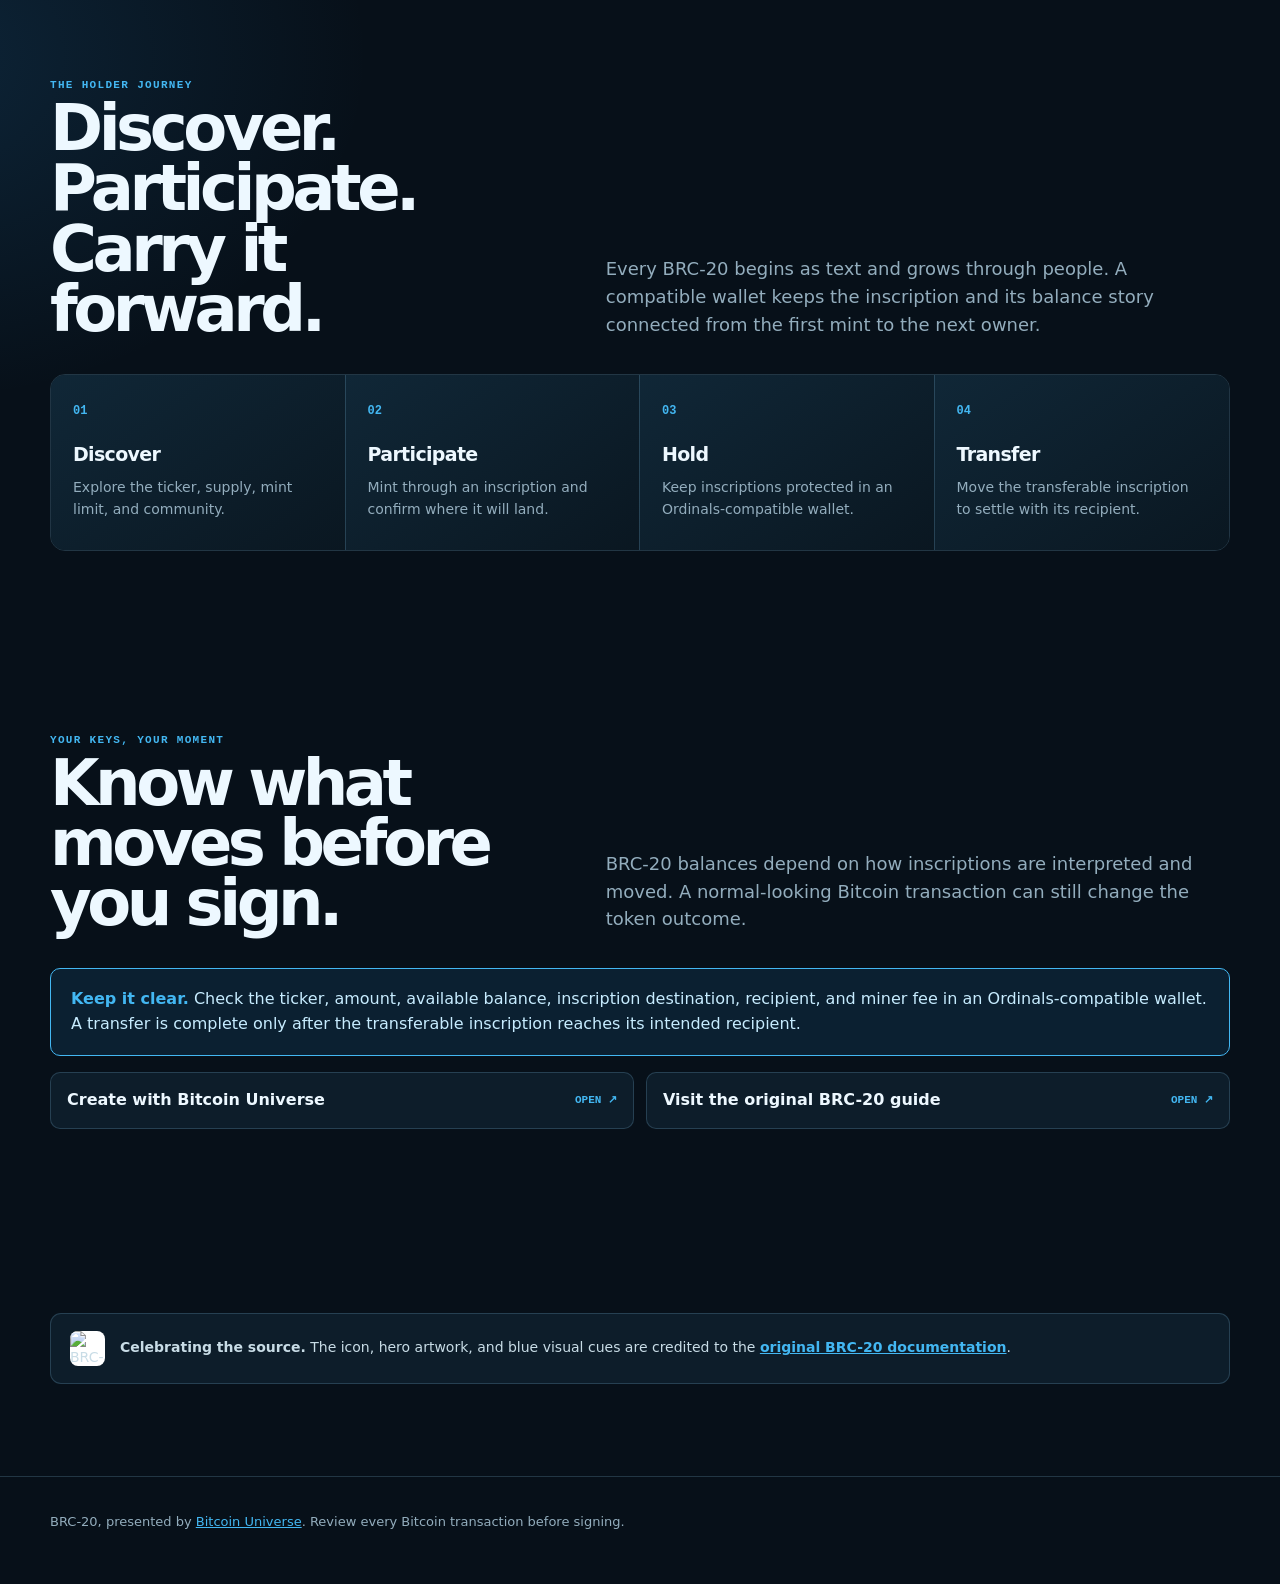
==== commit 1b9df647: "docs: make public experience user-first" ====
--- a/index.html
+++ b/index.html
@@ -2,98 +2,61 @@
 <html lang="en">
 <head>
   <meta charset="utf-8">
-  <meta name="viewport" content="width=device-width, initial-scale=1">
-  <meta name="description" content="A primary-source BRC-20 developer field manual from Bitcoin Universe.">
+  <meta name="viewport" content="width=device-width,initial-scale=1">
+  <meta name="description" content="Discover BRC-20, the inscription movement that turned compact text into fungible assets on Bitcoin.">
   <meta name="theme-color" content="#071019">
-  <title>BRC-20 | Bitcoin Universe docs</title>
+  <meta property="og:title" content="BRC-20 | Text became tokens">
+  <meta property="og:description" content="A ticker, a community, and a story written through Bitcoin inscriptions.">
+  <title>BRC-20 | Text became tokens</title>
   <link rel="icon" href="https://docs.bitcoints.org/~gitbook/icon?size=small&amp;theme=dark">
   <link rel="stylesheet" href="theme.css">
 </head>
 <body>
   <header class="shell topbar">
-    <a class="brand" href="index.html"><img src="https://docs.bitcoints.org/~gitbook/icon?size=large&amp;theme=dark" alt="Bitcoin Token Standards logo"><strong>BRC-20</strong></a>
-    <nav class="nav" aria-label="Documentation">
-      <a class="active" href="index.html">Overview</a>
-      <a href="reference.html">Reference</a>
-      <a href="guide.html">Build &amp; verify</a>
-      <a href="#sources">Sources</a>
-    </nav>
-    <a class="top-action" href="https://docs.bitcoints.org/brc-20" target="_blank" rel="noreferrer">Original docs ↗</a>
+    <a class="brand" href="./"><img src="https://docs.bitcoints.org/~gitbook/icon?size=large&amp;theme=dark" alt="BRC-20 symbol"><strong>BRC-20</strong></a>
+    <nav class="nav" aria-label="Primary"><a href="#why">Why BRC-20</a><a href="#journey">The journey</a><a href="#control">Stay in control</a></nav>
+    <a class="top-action" href="https://inscribe.bitcoinuniverse.io">Create ↗</a>
   </header>
-
   <main>
     <div class="shell hero">
       <div>
-        <div class="eyebrow">Bitcoin inscription field manual</div>
-        <h1>BRC-20<br><span class="blue">decoded.</span></h1>
-        <p class="lead">A fungible token experiment built from JSON text inscriptions. Deploy defines a ticker, mint credits the first owner, and a transfer settles only when its transferable inscription moves.</p>
-        <div class="tags" aria-label="Protocol attributes"><span class="tag">Bitcoin</span><span class="tag">Ordinal JSON</span><span class="tag">Two-step transfer</span></div>
-        <div class="hero-actions"><a class="button" href="reference.html">Open the reference →</a><a class="button ghost" href="guide.html">Build a safe transfer</a></div>
+        <div class="eyebrow">The inscription movement on Bitcoin</div>
+        <h1>Text became tokens.<br><span class="blue">Bitcoin became a canvas.</span></h1>
+        <p class="lead">BRC-20 turned compact JSON inscriptions into a global fungible-asset movement: a ticker begins, a community takes part, and ownership moves through Bitcoin.</p>
+        <div class="tags"><span class="tag">Bitcoin inscriptions</span><span class="tag">Open participation</span><span class="tag">Transferable ownership</span></div>
+        <div class="hero-actions"><a class="button" href="https://inscribe.bitcoinuniverse.io">Create with Bitcoin Universe</a><a class="button ghost" href="#why">Discover the story</a></div>
       </div>
-      <div class="hero-art">
-        <img src="https://docs.bitcoints.org/~gitbook/ogimage/ZLh40xiRuPtKDQjHgjUQ" alt="Official Bitcoin Token Standards artwork" referrerpolicy="no-referrer">
-        <div class="art-caption">Official BRC-20 documentation<br>visual asset</div>
-      </div>
+      <div class="hero-art"><img src="https://docs.bitcoints.org/~gitbook/ogimage/ZLh40xiRuPtKDQjHgjUQ" alt="BRC-20 artwork" referrerpolicy="no-referrer"><div class="art-caption">BRC-20 artwork<br>credited to the original guide</div></div>
     </div>
     <div class="rule"></div>
 
-    <section>
-      <div class="shell">
-        <div class="section-heading"><div><div class="eyebrow">State, not a smart contract</div><h2>Three inscriptions.<br>One balance model.</h2></div><p>The original BRC-20 documentation describes an off-chain balance state aggregated from deploy, mint, and transfer activity. The ownership of the first mint recipient and first transfer recipient is part of the state transition.</p></div>
-        <div class="columns">
-          <article class="panel card"><div class="overline">01 / DEPLOY</div><h3>Defines the policy</h3><p>Deploy creates a case-insensitive ticker record and defines maximum supply, optional mint limit, and optional precision. It does not itself add balance.</p></article>
-          <article class="panel card"><div class="overline">02 / MINT</div><h3>Credits first owner</h3><p>A valid mint credits only the first owner of its inscription. This is why an intermediary inscription service can accidentally receive the balance.</p></article>
-          <article class="panel card"><div class="overline">03 / TRANSFER</div><h3>Locks, then settles</h3><p>A transfer inscription deducts available balance and becomes a transferable. Its first on-chain movement to another owner settles the transfer.</p></article>
-        </div>
+    <section id="why"><div class="shell">
+      <div class="section-heading"><div><div class="eyebrow">Three on-chain moments</div><h2>A tiny inscription.<br>A massive cultural spark.</h2></div><p>BRC-20 gives fungible assets a simple rhythm built around deploy, mint, and transfer. The inscriptions are compact; the communities and histories they create can be enormous.</p></div>
+      <div class="columns">
+        <article class="panel card"><div class="overline">01 / DEPLOY</div><h3>A ticker is born</h3><p>Deploy gives the asset its identity, maximum supply, optional mint limit, and precision.</p></article>
+        <article class="panel card"><div class="overline">02 / MINT</div><h3>The community joins</h3><p>Mint inscriptions bring units into the balance of their first valid owner.</p></article>
+        <article class="panel card"><div class="overline">03 / TRANSFER</div><h3>Ownership moves</h3><p>A transferable inscription carries its amount to the first recipient it reaches on-chain.</p></article>
       </div>
-    </section>
+    </div></section>
 
-    <section>
-      <div class="shell">
-        <div class="section-heading"><div><div class="eyebrow">Transfer state machine</div><h2>Do not stop at the inscription.</h2></div><p>The most important BRC-20 UX distinction is between a valid transferable and a settled recipient balance. Display these states separately in wallet and product flows.</p></div>
-        <div class="flow">
-          <article><b>01</b><h3>Read available balance</h3><p>Available equals overall balance minus amounts already locked in active transfer inscriptions.</p></article>
-          <article><b>02</b><h3>Inscribe transfer</h3><p>Create a valid transfer with an amount no larger than the available balance. The amount becomes transferable.</p></article>
-          <article><b>03</b><h3>Protect the satpoint</h3><p>Keep the transferable inscription out of automatic coin selection and fund fees with separate cardinal sats.</p></article>
-          <article><b>04</b><h3>Send to settle</h3><p>Move the exact inscription to the recipient. The first transfer of that inscription credits their balance.</p></article>
-        </div>
+    <section id="journey"><div class="shell">
+      <div class="section-heading"><div><div class="eyebrow">The holder journey</div><h2>Discover. Participate. Carry it forward.</h2></div><p>Every BRC-20 begins as text and grows through people. A compatible wallet keeps the inscription and its balance story connected from the first mint to the next owner.</p></div>
+      <div class="flow">
+        <article><b>01</b><h3>Discover</h3><p>Explore the ticker, supply, mint limit, and community.</p></article>
+        <article><b>02</b><h3>Participate</h3><p>Mint through an inscription and confirm where it will land.</p></article>
+        <article><b>03</b><h3>Hold</h3><p>Keep inscriptions protected in an Ordinals-compatible wallet.</p></article>
+        <article><b>04</b><h3>Transfer</h3><p>Move the transferable inscription to settle with its recipient.</p></article>
       </div>
-    </section>
+    </div></section>
 
-    <section>
-      <div class="shell">
-        <div class="section-heading"><div><div class="eyebrow">Original operational warnings</div><h2>Rules that change outcomes.</h2></div><p>These are the conditions that make a seemingly normal Bitcoin transaction produce an unexpected BRC-20 result.</p></div>
-        <ul class="checklist">
-          <li>The first valid deployment claims a ticker, and ticker comparison is case-insensitive.</li>
-          <li>Block confirmation order resolves same-block conflicts, including multiple transfer inscriptions.</li>
-          <li>A transfer inscription only locks the sender amount. It does not credit the recipient until the inscription is sent.</li>
-          <li>Sending a valid transfer inscription back to its current owner restores the amount to available balance.</li>
-          <li>Do not use a non-Ordinals-compatible wallet destination for an inscription transfer.</li>
-          <li>Never let an inscription service receive a mint or transfer first unless that service is intended to own the protocol result.</li>
-        </ul>
-      </div>
-    </section>
+    <section id="control"><div class="shell">
+      <div class="section-heading"><div><div class="eyebrow">Your keys, your moment</div><h2>Know what moves before you sign.</h2></div><p>BRC-20 balances depend on how inscriptions are interpreted and moved. A normal-looking Bitcoin transaction can still change the token outcome.</p></div>
+      <div class="callout"><strong>Keep it clear.</strong> Check the ticker, amount, available balance, inscription destination, recipient, and miner fee in an Ordinals-compatible wallet. A transfer is complete only after the transferable inscription reaches its intended recipient.</div>
+      <div class="source-list" style="margin-top:16px"><a class="source" href="https://inscribe.bitcoinuniverse.io"><span>Create with Bitcoin Universe</span><small>OPEN ↗</small></a><a class="source" href="https://docs.bitcoints.org/brc-20"><span>Visit the original BRC-20 guide</span><small>OPEN ↗</small></a></div>
+    </div></section>
 
-    <section>
-      <div class="shell">
-        <div class="section-heading"><div><div class="eyebrow">Visual provenance</div><h2>Original source, made usable.</h2></div><p>The blue palette, documentation icon, and hero visual come from the original BRC-20 documentation site. The rest is purpose-built for transaction-level clarity.</p></div>
-        <div class="provenance"><img src="https://docs.bitcoints.org/~gitbook/icon?size=large&amp;theme=dark" alt="Official documentation logo"><div><strong>Imported with attribution.</strong> Official visual assets, visual tokens, source examples, and indexer excerpts are documented in <a href="ATTRIBUTION.md">ATTRIBUTION.md</a>.</div></div>
-      </div>
-    </section>
-
-    <section id="sources">
-      <div class="shell">
-        <div class="section-heading"><div><div class="eyebrow">Source trail</div><h2>Use the source of truth.</h2></div><p>The original protocol documentation is the first stop for payload and ownership semantics. The OPI repository adds an inspectable indexer implementation.</p></div>
-        <div class="source-list">
-          <a class="source" href="https://docs.bitcoints.org/brc-20" target="_blank" rel="noreferrer"><span>Original BRC-20 documentation</span><small>OPEN ↗</small></a>
-          <a class="source" href="https://docs.bitcoints.org/brc-20/brc-20-examples" target="_blank" rel="noreferrer"><span>Original BRC-20 examples</span><small>OPEN ↗</small></a>
-          <a class="source" href="https://github.com/unisat-wallet/brc20-swap-indexer" target="_blank" rel="noreferrer"><span>OPI BRC-20 indexer source</span><small>OPEN ↗</small></a>
-          <a class="source" href="ATTRIBUTION.md"><span>Asset &amp; code attribution</span><small>READ →</small></a>
-        </div>
-      </div>
-    </section>
+    <section><div class="shell"><div class="provenance"><img src="https://docs.bitcoints.org/~gitbook/icon?size=large&amp;theme=dark" alt="BRC-20 symbol"><div><strong>Celebrating the source.</strong> The icon, hero artwork, and blue visual cues are credited to the <a href="https://docs.bitcoints.org/brc-20">original BRC-20 documentation</a>.</div></div></div></section>
   </main>
-
-  <footer class="footer"><div class="shell">Bitcoin Universe documentation. BRC-20 source and visual provenance: <a href="ATTRIBUTION.md">ATTRIBUTION.md</a>.</div></footer>
+  <footer class="footer"><div class="shell">BRC-20, presented by <a href="https://github.com/bitcoinuniverse">Bitcoin Universe</a>. Review every Bitcoin transaction before signing.</div></footer>
 </body>
 </html>
--- a/theme.css
+++ b/theme.css
@@ -17,6 +17,8 @@
 html { scroll-behavior: smooth; }
 body {
   margin: 0;
+  max-width: 100%;
+  overflow-x: hidden;
   color: var(--brc-text);
   background:
     radial-gradient(55rem 35rem at 88% -8%, rgba(67, 183, 242, .22), transparent 65%),
@@ -39,9 +41,10 @@
 .top-action:hover { border-color: var(--brc-sky); color: var(--brc-sky); }
 
 .hero { display: grid; grid-template-columns: 1.04fr .96fr; align-items: center; gap: 52px; min-height: 620px; padding: 68px 0 78px; }
+.hero > * { min-width: 0; }
 .eyebrow { color: var(--brc-sky); text-transform: uppercase; font: 800 11px/1 var(--mono); letter-spacing: .12em; }
 h1, h2, h3, p { margin-top: 0; }
-h1 { margin: 18px 0 20px; font-size: clamp(65px, 9.4vw, 128px); line-height: .82; letter-spacing: -.1em; }
+h1 { margin: 18px 0 20px; font-size: clamp(58px, 7.3vw, 104px); line-height: .88; letter-spacing: -.085em; }
 h1 .blue { color: var(--brc-sky); }
 .lead { max-width: 650px; margin: 0; color: #c4d9e5; font-size: clamp(18px, 2vw, 23px); line-height: 1.38; }
 .tags, .hero-actions { display: flex; gap: 9px; flex-wrap: wrap; }
@@ -55,7 +58,7 @@
 .hero-art { position: relative; min-height: 430px; display: grid; place-items: center; }
 .hero-art::before { content: ""; position: absolute; width: 83%; aspect-ratio: 1; border: 1px solid rgba(67, 183, 242, .42); border-radius: 50%; box-shadow: 0 0 120px rgba(67, 183, 242, .25); }
 .hero-art::after { content: "ORDINAL JSON"; position: absolute; right: 0; top: 13%; color: var(--brc-sky); writing-mode: vertical-rl; letter-spacing: .14em; font: 800 11px/1 var(--mono); }
-.hero-art img { position: relative; width: min(100%, 460px); aspect-ratio: 1.32; object-fit: cover; border: 1px solid var(--brc-line); border-radius: 18px; background: #fff; box-shadow: 0 24px 66px rgba(0, 0, 0, .48); }
+.hero-art img { position: relative; width: min(100%, 520px); aspect-ratio: 1.9; object-fit: contain; border: 1px solid var(--brc-line); border-radius: 18px; background: #fff; box-shadow: 0 24px 66px rgba(0, 0, 0, .48); }
 .art-caption { position: absolute; left: 0; bottom: 18px; z-index: 2; padding: 8px 11px; border: 1px solid var(--brc-line); border-radius: 6px; background: var(--brc-panel); color: var(--brc-muted); font: 700 11px/1.35 var(--mono); }
 
 .rule { height: 1px; background: var(--brc-line); }
@@ -116,9 +119,11 @@
   .topbar { flex-wrap: wrap; gap: 9px; padding: 12px 0; }
   .nav { order: 3; width: 100%; margin: 0; overflow: auto; }
   .top-action { margin-left: auto; }
-  .hero { min-height: 0; grid-template-columns: 1fr; gap: 8px; padding: 56px 0; }
+  .hero { min-height: 0; grid-template-columns: minmax(0, 1fr); gap: 8px; padding: 56px 0; }
   .hero-art { min-height: 330px; }
-  h1 { font-size: clamp(65px, 18vw, 110px); }
+  h1 { font-size: clamp(50px, 13vw, 72px); overflow-wrap: anywhere; }
+  .hero-actions { align-items: flex-start; flex-direction: column; }
+  .button { max-width: 100%; text-align: center; }
   section { padding: 63px 0; }
   .section-heading { grid-template-columns: 1fr; gap: 15px; }
   .columns, .flow, .code-grid, .source-list { grid-template-columns: 1fr; }
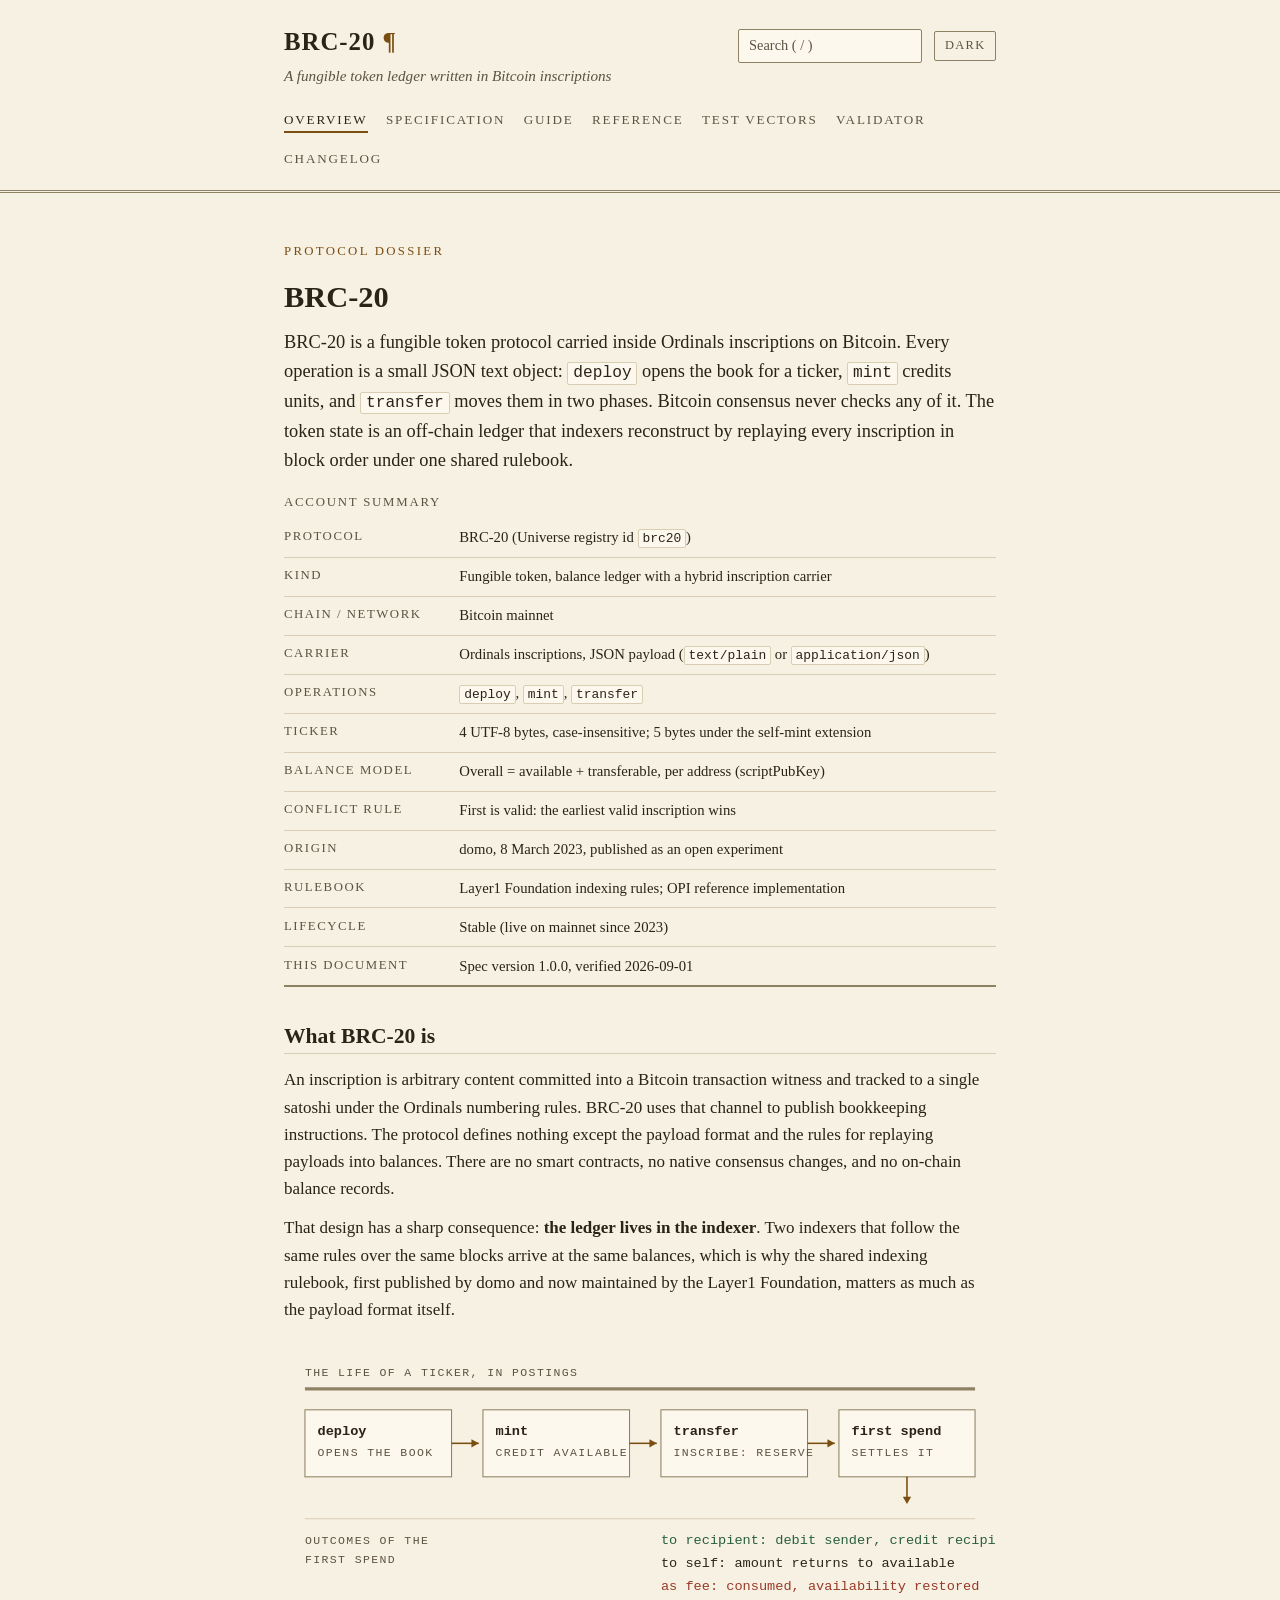
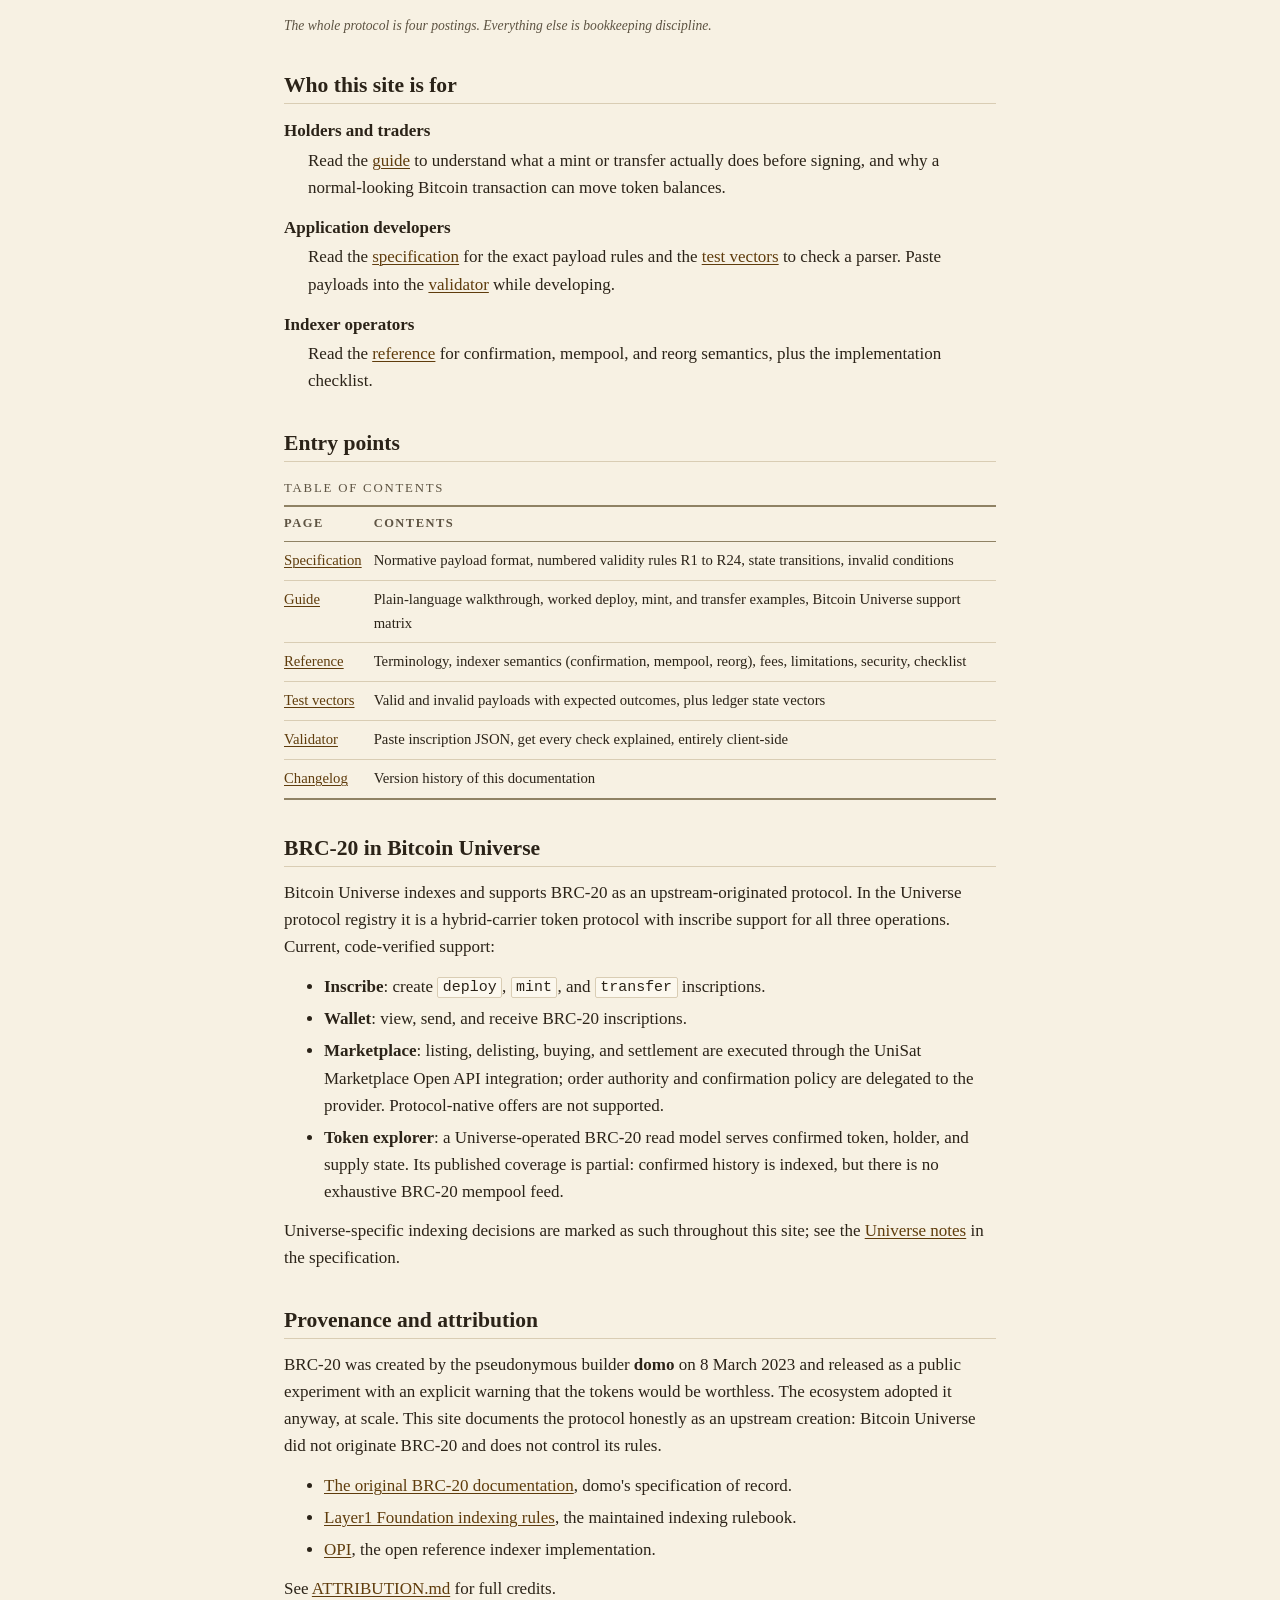
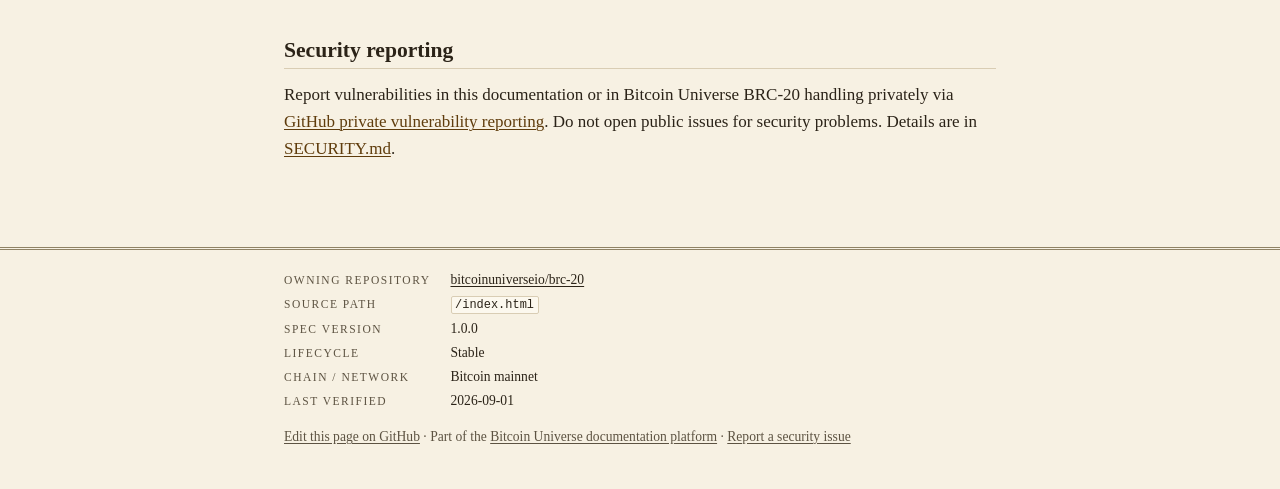
==== commit 177cf3a7: "Rebuild BRC-20 site as a complete protocol documentation dossier Replace the single narrative page w" ====
--- a/index.html
+++ b/index.html
@@ -1,62 +1,218 @@
 <!doctype html>
-<html lang="en">
+<html lang="en" class="no-js">
 <head>
-  <meta charset="utf-8">
-  <meta name="viewport" content="width=device-width,initial-scale=1">
-  <meta name="description" content="Discover BRC-20, the inscription movement that turned compact text into fungible assets on Bitcoin.">
-  <meta name="theme-color" content="#071019">
-  <meta property="og:title" content="BRC-20 | Text became tokens">
-  <meta property="og:description" content="A ticker, a community, and a story written through Bitcoin inscriptions.">
-  <title>BRC-20 | Text became tokens</title>
-  <link rel="icon" href="https://docs.bitcoints.org/~gitbook/icon?size=small&amp;theme=dark">
-  <link rel="stylesheet" href="theme.css">
+<meta charset="utf-8">
+<meta name="viewport" content="width=device-width,initial-scale=1">
+<title>BRC-20 | Protocol documentation</title>
+<meta name="description" content="BRC-20 is a fungible token protocol whose entire state is a ledger replayed from JSON inscriptions on Bitcoin. Specification, guide, indexer reference, test vectors, and a payload validator.">
+<link rel="canonical" href="https://bitcoinuniverseio.github.io/brc-20/">
+<meta property="og:type" content="website">
+<meta property="og:title" content="BRC-20 | Protocol documentation">
+<meta property="og:description" content="The fungible token ledger written in Bitcoin inscriptions: deploy, mint, transfer, first is valid. Full specification, indexer reference, test vectors, and validator.">
+<meta property="og:url" content="https://bitcoinuniverseio.github.io/brc-20/">
+<link rel="icon" href="favicon.svg" type="image/svg+xml">
+<script>try{var t=localStorage.getItem('brc20-theme');if(t==='dark'||t==='light'){document.documentElement.setAttribute('data-theme',t);}}catch(e){}</script>
+<link rel="stylesheet" href="ledger.css">
 </head>
 <body>
-  <header class="shell topbar">
-    <a class="brand" href="./"><img src="https://docs.bitcoints.org/~gitbook/icon?size=large&amp;theme=dark" alt="BRC-20 symbol"><strong>BRC-20</strong></a>
-    <nav class="nav" aria-label="Primary"><a href="#why">Why BRC-20</a><a href="#journey">The journey</a><a href="#control">Stay in control</a></nav>
-    <a class="top-action" href="https://inscribe.bitcoinuniverse.io">Create ↗</a>
-  </header>
-  <main>
-    <div class="shell hero">
+<a class="skip-link" href="#main">Skip to content</a>
+<header class="masthead">
+  <div class="wrap">
+    <div class="masthead-row">
       <div>
-        <div class="eyebrow">The inscription movement on Bitcoin</div>
-        <h1>Text became tokens.<br><span class="blue">Bitcoin became a canvas.</span></h1>
-        <p class="lead">BRC-20 turned compact JSON inscriptions into a global fungible-asset movement: a ticker begins, a community takes part, and ownership moves through Bitcoin.</p>
-        <div class="tags"><span class="tag">Bitcoin inscriptions</span><span class="tag">Open participation</span><span class="tag">Transferable ownership</span></div>
-        <div class="hero-actions"><a class="button" href="https://inscribe.bitcoinuniverse.io">Create with Bitcoin Universe</a><a class="button ghost" href="#why">Discover the story</a></div>
+        <a class="site-name" href="./">BRC-20<span class="folio"> ¶</span></a>
+        <p class="site-sub">A fungible token ledger written in Bitcoin inscriptions</p>
       </div>
-      <div class="hero-art"><img src="https://docs.bitcoints.org/~gitbook/ogimage/ZLh40xiRuPtKDQjHgjUQ" alt="BRC-20 artwork" referrerpolicy="no-referrer"><div class="art-caption">BRC-20 artwork<br>credited to the original guide</div></div>
+      <div class="masthead-tools">
+        <div class="search" role="search">
+          <label class="sr-only" for="site-search">Search this site</label>
+          <input type="search" id="site-search" placeholder="Search ( / )" autocomplete="off" aria-expanded="false" aria-controls="search-results">
+          <ul id="search-results" class="search-results" aria-label="Search results"></ul>
+        </div>
+        <button class="theme-toggle" id="theme-toggle" type="button" aria-pressed="false">Dark</button>
+      </div>
     </div>
-    <div class="rule"></div>
-
-    <section id="why"><div class="shell">
-      <div class="section-heading"><div><div class="eyebrow">Three on-chain moments</div><h2>A tiny inscription.<br>A massive cultural spark.</h2></div><p>BRC-20 gives fungible assets a simple rhythm built around deploy, mint, and transfer. The inscriptions are compact; the communities and histories they create can be enormous.</p></div>
-      <div class="columns">
-        <article class="panel card"><div class="overline">01 / DEPLOY</div><h3>A ticker is born</h3><p>Deploy gives the asset its identity, maximum supply, optional mint limit, and precision.</p></article>
-        <article class="panel card"><div class="overline">02 / MINT</div><h3>The community joins</h3><p>Mint inscriptions bring units into the balance of their first valid owner.</p></article>
-        <article class="panel card"><div class="overline">03 / TRANSFER</div><h3>Ownership moves</h3><p>A transferable inscription carries its amount to the first recipient it reaches on-chain.</p></article>
-      </div>
-    </div></section>
-
-    <section id="journey"><div class="shell">
-      <div class="section-heading"><div><div class="eyebrow">The holder journey</div><h2>Discover. Participate. Carry it forward.</h2></div><p>Every BRC-20 begins as text and grows through people. A compatible wallet keeps the inscription and its balance story connected from the first mint to the next owner.</p></div>
-      <div class="flow">
-        <article><b>01</b><h3>Discover</h3><p>Explore the ticker, supply, mint limit, and community.</p></article>
-        <article><b>02</b><h3>Participate</h3><p>Mint through an inscription and confirm where it will land.</p></article>
-        <article><b>03</b><h3>Hold</h3><p>Keep inscriptions protected in an Ordinals-compatible wallet.</p></article>
-        <article><b>04</b><h3>Transfer</h3><p>Move the transferable inscription to settle with its recipient.</p></article>
-      </div>
-    </div></section>
-
-    <section id="control"><div class="shell">
-      <div class="section-heading"><div><div class="eyebrow">Your keys, your moment</div><h2>Know what moves before you sign.</h2></div><p>BRC-20 balances depend on how inscriptions are interpreted and moved. A normal-looking Bitcoin transaction can still change the token outcome.</p></div>
-      <div class="callout"><strong>Keep it clear.</strong> Check the ticker, amount, available balance, inscription destination, recipient, and miner fee in an Ordinals-compatible wallet. A transfer is complete only after the transferable inscription reaches its intended recipient.</div>
-      <div class="source-list" style="margin-top:16px"><a class="source" href="https://inscribe.bitcoinuniverse.io"><span>Create with Bitcoin Universe</span><small>OPEN ↗</small></a><a class="source" href="https://docs.bitcoints.org/brc-20"><span>Visit the original BRC-20 guide</span><small>OPEN ↗</small></a></div>
-    </div></section>
-
-    <section><div class="shell"><div class="provenance"><img src="https://docs.bitcoints.org/~gitbook/icon?size=large&amp;theme=dark" alt="BRC-20 symbol"><div><strong>Celebrating the source.</strong> The icon, hero artwork, and blue visual cues are credited to the <a href="https://docs.bitcoints.org/brc-20">original BRC-20 documentation</a>.</div></div></div></section>
-  </main>
-  <footer class="footer"><div class="shell">BRC-20, presented by <a href="https://github.com/bitcoinuniverse">Bitcoin Universe</a>. Review every Bitcoin transaction before signing.</div></footer>
+    <nav class="site-nav" aria-label="Primary">
+      <ul>
+        <li><a href="./" aria-current="page">Overview</a></li>
+        <li><a href="spec.html">Specification</a></li>
+        <li><a href="guide.html">Guide</a></li>
+        <li><a href="reference.html">Reference</a></li>
+        <li><a href="vectors.html">Test vectors</a></li>
+        <li><a href="validator.html">Validator</a></li>
+        <li><a href="changelog.html">Changelog</a></li>
+      </ul>
+    </nav>
+  </div>
+</header>
+
+<main id="main">
+  <div class="wrap">
+    <p class="kicker">Protocol dossier</p>
+    <h1>BRC-20</h1>
+    <p class="lede">BRC-20 is a fungible token protocol carried inside Ordinals inscriptions on Bitcoin.
+    Every operation is a small JSON text object: <code>deploy</code> opens the book for a ticker,
+    <code>mint</code> credits units, and <code>transfer</code> moves them in two phases.
+    Bitcoin consensus never checks any of it. The token state is an off-chain ledger that
+    indexers reconstruct by replaying every inscription in block order under one shared rulebook.</p>
+
+    <div class="table-scroll">
+      <table class="factsheet">
+        <caption>Account summary</caption>
+        <tbody>
+          <tr><td>Protocol</td><td>BRC-20 (Universe registry id <code>brc20</code>)</td></tr>
+          <tr><td>Kind</td><td>Fungible token, balance ledger with a hybrid inscription carrier</td></tr>
+          <tr><td>Chain / network</td><td>Bitcoin mainnet</td></tr>
+          <tr><td>Carrier</td><td>Ordinals inscriptions, JSON payload (<code>text/plain</code> or <code>application/json</code>)</td></tr>
+          <tr><td>Operations</td><td><code>deploy</code>, <code>mint</code>, <code>transfer</code></td></tr>
+          <tr><td>Ticker</td><td>4 UTF-8 bytes, case-insensitive; 5 bytes under the self-mint extension</td></tr>
+          <tr><td>Balance model</td><td>Overall = available + transferable, per address (scriptPubKey)</td></tr>
+          <tr><td>Conflict rule</td><td>First is valid: the earliest valid inscription wins</td></tr>
+          <tr><td>Origin</td><td>domo, 8 March 2023, published as an open experiment</td></tr>
+          <tr><td>Rulebook</td><td>Layer1 Foundation indexing rules; OPI reference implementation</td></tr>
+          <tr><td>Lifecycle</td><td>Stable (live on mainnet since 2023)</td></tr>
+          <tr><td>This document</td><td>Spec version 1.0.0, verified 2026-09-01</td></tr>
+        </tbody>
+      </table>
+    </div>
+
+    <h2 id="what">What BRC-20 is</h2>
+    <p>An inscription is arbitrary content committed into a Bitcoin transaction witness and
+    tracked to a single satoshi under the Ordinals numbering rules. BRC-20 uses that channel to
+    publish bookkeeping instructions. The protocol defines nothing except the payload format and
+    the rules for replaying payloads into balances. There are no smart contracts, no native
+    consensus changes, and no on-chain balance records.</p>
+    <p>That design has a sharp consequence: <strong>the ledger lives in the indexer</strong>.
+    Two indexers that follow the same rules over the same blocks arrive at the same balances,
+    which is why the shared indexing rulebook, first published by domo and now maintained by the
+    Layer1 Foundation, matters as much as the payload format itself.</p>
+
+    <figure>
+      <svg class="diagram" viewBox="0 0 680 250" role="img" aria-labelledby="lifecycle-title lifecycle-desc">
+        <title id="lifecycle-title">BRC-20 lifecycle as ledger postings</title>
+        <desc id="lifecycle-desc">Four steps on one ruled ledger line. Deploy opens the account book for a ticker. Mint credits units to the first owner. Inscribing a transfer moves an amount from the available column to the transferable column. The first spend of that transfer inscription settles it with one of three outcomes: to a recipient, back to self, or spent as fee. Self and fee restore the sender's available balance.</desc>
+        <line class="d-double" x1="20" y1="40" x2="660" y2="40"/>
+        <text class="d-label" x="20" y="28">The life of a ticker, in postings</text>
+        <g>
+          <rect class="d-box" x="20" y="60" width="140" height="64"/>
+          <text class="d-head" x="32" y="84">deploy</text>
+          <text class="d-label" x="32" y="104">opens the book</text>
+          <rect class="d-box" x="190" y="60" width="140" height="64"/>
+          <text class="d-head" x="202" y="84">mint</text>
+          <text class="d-label" x="202" y="104">credit available</text>
+          <rect class="d-box" x="360" y="60" width="140" height="64"/>
+          <text class="d-head" x="372" y="84">transfer</text>
+          <text class="d-label" x="372" y="104">inscribe: reserve</text>
+          <rect class="d-box" x="530" y="60" width="130" height="64"/>
+          <text class="d-head" x="542" y="84">first spend</text>
+          <text class="d-label" x="542" y="104">settles it</text>
+        </g>
+        <g class="d-arrow">
+          <line x1="160" y1="92" x2="186" y2="92"/>
+          <line x1="330" y1="92" x2="356" y2="92"/>
+          <line x1="500" y1="92" x2="526" y2="92"/>
+        </g>
+        <g class="d-arrowhead">
+          <path d="M186 92 l-7 -4 v8 z"/>
+          <path d="M356 92 l-7 -4 v8 z"/>
+          <path d="M526 92 l-7 -4 v8 z"/>
+        </g>
+        <g class="d-arrow">
+          <path d="M595 124 v22"/>
+        </g>
+        <path class="d-arrowhead" d="M595 150 l-4 -7 h8 z"/>
+        <line class="d-rule-soft" x1="20" y1="164" x2="660" y2="164"/>
+        <text class="d-credit" x="360" y="188">to recipient: debit sender, credit recipient</text>
+        <text x="360" y="210">to self: amount returns to available</text>
+        <text class="d-debit" x="360" y="232">as fee: consumed, availability restored</text>
+        <text class="d-label" x="20" y="188">Outcomes of the</text>
+        <text class="d-label" x="20" y="206">first spend</text>
+      </svg>
+      <figcaption>The whole protocol is four postings. Everything else is bookkeeping discipline.</figcaption>
+    </figure>
+
+    <h2 id="who">Who this site is for</h2>
+    <dl>
+      <dt>Holders and traders</dt>
+      <dd>Read the <a href="guide.html">guide</a> to understand what a mint or transfer actually
+      does before signing, and why a normal-looking Bitcoin transaction can move token balances.</dd>
+      <dt>Application developers</dt>
+      <dd>Read the <a href="spec.html">specification</a> for the exact payload rules and the
+      <a href="vectors.html">test vectors</a> to check a parser. Paste payloads into the
+      <a href="validator.html">validator</a> while developing.</dd>
+      <dt>Indexer operators</dt>
+      <dd>Read the <a href="reference.html">reference</a> for confirmation, mempool, and reorg
+      semantics, plus the implementation checklist.</dd>
+    </dl>
+
+    <h2 id="entry-points">Entry points</h2>
+    <div class="table-scroll">
+      <table>
+        <caption>Table of contents</caption>
+        <thead><tr><th scope="col">Page</th><th scope="col">Contents</th></tr></thead>
+        <tbody>
+          <tr><td><a href="spec.html">Specification</a></td><td>Normative payload format, numbered validity rules R1 to R24, state transitions, invalid conditions</td></tr>
+          <tr><td><a href="guide.html">Guide</a></td><td>Plain-language walkthrough, worked deploy, mint, and transfer examples, Bitcoin Universe support matrix</td></tr>
+          <tr><td><a href="reference.html">Reference</a></td><td>Terminology, indexer semantics (confirmation, mempool, reorg), fees, limitations, security, checklist</td></tr>
+          <tr><td><a href="vectors.html">Test vectors</a></td><td>Valid and invalid payloads with expected outcomes, plus ledger state vectors</td></tr>
+          <tr><td><a href="validator.html">Validator</a></td><td>Paste inscription JSON, get every check explained, entirely client-side</td></tr>
+          <tr><td><a href="changelog.html">Changelog</a></td><td>Version history of this documentation</td></tr>
+        </tbody>
+      </table>
+    </div>
+
+    <h2 id="universe">BRC-20 in Bitcoin Universe</h2>
+    <p>Bitcoin Universe indexes and supports BRC-20 as an upstream-originated protocol.
+    In the Universe protocol registry it is a hybrid-carrier token protocol with
+    inscribe support for all three operations. Current, code-verified support:</p>
+    <ul>
+      <li><strong>Inscribe</strong>: create <code>deploy</code>, <code>mint</code>, and <code>transfer</code> inscriptions.</li>
+      <li><strong>Wallet</strong>: view, send, and receive BRC-20 inscriptions.</li>
+      <li><strong>Marketplace</strong>: listing, delisting, buying, and settlement are executed
+      through the UniSat Marketplace Open API integration; order authority and confirmation policy
+      are delegated to the provider. Protocol-native offers are not supported.</li>
+      <li><strong>Token explorer</strong>: a Universe-operated BRC-20 read model serves confirmed
+      token, holder, and supply state. Its published coverage is partial: confirmed history is
+      indexed, but there is no exhaustive BRC-20 mempool feed.</li>
+    </ul>
+    <p>Universe-specific indexing decisions are marked as such throughout this site; see the
+    <a href="spec.html#universe-notes">Universe notes</a> in the specification.</p>
+
+    <h2 id="provenance">Provenance and attribution</h2>
+    <p>BRC-20 was created by the pseudonymous builder <strong>domo</strong> on 8 March 2023 and
+    released as a public experiment with an explicit warning that the tokens would be worthless.
+    The ecosystem adopted it anyway, at scale. This site documents the protocol honestly as an
+    upstream creation: Bitcoin Universe did not originate BRC-20 and does not control its rules.</p>
+    <ul>
+      <li><a href="https://docs.bitcoints.org/brc-20" rel="external">The original BRC-20 documentation</a>, domo's specification of record.</li>
+      <li><a href="https://layer1.gitbook.io/layer1-foundation/protocols/brc-20/indexing" rel="external">Layer1 Foundation indexing rules</a>, the maintained indexing rulebook.</li>
+      <li><a href="https://github.com/bestinslot-xyz/OPI" rel="external">OPI</a>, the open reference indexer implementation.</li>
+    </ul>
+    <p>See <a href="https://github.com/bitcoinuniverseio/brc-20/blob/main/ATTRIBUTION.md">ATTRIBUTION.md</a> for full credits.</p>
+
+    <h2 id="security">Security reporting</h2>
+    <p>Report vulnerabilities in this documentation or in Bitcoin Universe BRC-20 handling privately via
+    <a href="https://github.com/bitcoinuniverseio/brc-20/security/advisories/new">GitHub private vulnerability reporting</a>.
+    Do not open public issues for security problems. Details are in
+    <a href="https://github.com/bitcoinuniverseio/brc-20/blob/main/SECURITY.md">SECURITY.md</a>.</p>
+  </div>
+</main>
+
+<footer class="colophon">
+  <div class="wrap">
+    <dl>
+      <dt>Owning repository</dt><dd><a href="https://github.com/bitcoinuniverseio/brc-20">bitcoinuniverseio/brc-20</a></dd>
+      <dt>Source path</dt><dd><code>/index.html</code></dd>
+      <dt>Spec version</dt><dd>1.0.0</dd>
+      <dt>Lifecycle</dt><dd>Stable</dd>
+      <dt>Chain / network</dt><dd>Bitcoin mainnet</dd>
+      <dt>Last verified</dt><dd>2026-09-01</dd>
+    </dl>
+    <p><a href="https://github.com/bitcoinuniverseio/brc-20/edit/main/index.html">Edit this page on GitHub</a> ·
+    Part of the <a href="https://docs.bitcoinuniverse.io">Bitcoin Universe documentation platform</a> ·
+    <a href="https://github.com/bitcoinuniverseio/brc-20/security/advisories/new">Report a security issue</a></p>
+  </div>
+</footer>
+<script src="site.js" defer></script>
 </body>
 </html>
--- a/ledger.css
+++ b/ledger.css
@@ -0,0 +1,363 @@
+/* BRC-20 protocol documentation. Ledger typography, ink on paper. */
+
+:root {
+  --paper: #f7f1e3;
+  --paper-raised: #fcf8ee;
+  --ink: #2b2318;
+  --ink-soft: #5d5342;
+  --rule: #d9cdb4;
+  --rule-strong: #8f8264;
+  --accent: #7a4d10;
+  --accent-strong: #5f3c0c;
+  --credit: #295f3f;
+  --debit: #983a28;
+  --mark: #f0e4c8;
+  --focus: #7a4d10;
+  color-scheme: light;
+}
+
+[data-theme="dark"] {
+  --paper: #1c1813;
+  --paper-raised: #26211a;
+  --ink: #e9dcc3;
+  --ink-soft: #b0a288;
+  --rule: #3d362a;
+  --rule-strong: #6d6144;
+  --accent: #e0a83f;
+  --accent-strong: #ecc077;
+  --credit: #7cc79a;
+  --debit: #e08e77;
+  --mark: #33291a;
+  --focus: #e0a83f;
+  color-scheme: dark;
+}
+
+@media (prefers-color-scheme: dark) {
+  :root:not([data-theme="light"]) {
+    --paper: #1c1813;
+    --paper-raised: #26211a;
+    --ink: #e9dcc3;
+    --ink-soft: #b0a288;
+    --rule: #3d362a;
+    --rule-strong: #6d6144;
+    --accent: #e0a83f;
+    --accent-strong: #ecc077;
+    --credit: #7cc79a;
+    --debit: #e08e77;
+    --mark: #33291a;
+    --focus: #e0a83f;
+    color-scheme: dark;
+  }
+}
+
+* { box-sizing: border-box; }
+
+html { -webkit-text-size-adjust: 100%; }
+
+body {
+  margin: 0;
+  background: var(--paper);
+  color: var(--ink);
+  font-family: "Iowan Old Style", "Palatino Linotype", "Book Antiqua", Palatino, Georgia, serif;
+  font-size: 1.0625rem;
+  line-height: 1.6;
+  font-variant-numeric: oldstyle-nums;
+}
+
+code, pre, kbd, samp, .num, td.amount, .mono {
+  font-family: ui-monospace, "Cascadia Mono", Consolas, "SF Mono", Menlo, monospace;
+  font-variant-numeric: tabular-nums lining-nums;
+}
+
+.wrap { max-width: 47rem; margin: 0 auto; padding: 0 1.25rem; }
+
+/* Skip link */
+.skip-link {
+  position: absolute; left: -999px; top: 0;
+  background: var(--paper-raised); color: var(--ink);
+  padding: 0.5rem 1rem; border: 1px solid var(--rule-strong); z-index: 10;
+}
+.skip-link:focus { left: 0.5rem; top: 0.5rem; }
+
+:focus-visible { outline: 2px solid var(--focus); outline-offset: 2px; }
+
+/* Masthead */
+.masthead { border-bottom: 3px double var(--rule-strong); padding: 1.4rem 0 0.9rem; }
+.masthead-row { display: flex; flex-wrap: wrap; gap: 0.6rem 1.25rem; align-items: baseline; }
+.masthead .site-name {
+  font-size: 1.55rem; font-weight: 700; letter-spacing: 0.04em;
+  color: var(--ink); text-decoration: none; white-space: nowrap;
+}
+.masthead .site-name .folio { color: var(--accent); }
+.masthead .site-sub {
+  margin: 0.15rem 0 0; color: var(--ink-soft); font-style: italic; font-size: 0.95rem;
+}
+.masthead-tools { margin-left: auto; display: flex; align-items: center; gap: 0.75rem; }
+
+.site-nav { margin-top: 0.75rem; }
+.site-nav ul { list-style: none; margin: 0; padding: 0; display: flex; flex-wrap: wrap; gap: 0.1rem 1.15rem; }
+.site-nav a {
+  font-family: inherit; font-size: 0.82rem; letter-spacing: 0.14em; text-transform: uppercase;
+  color: var(--ink-soft); text-decoration: none; padding: 0.2rem 0;
+}
+.site-nav a:hover { color: var(--accent-strong); }
+.site-nav a[aria-current="page"] {
+  color: var(--ink); border-bottom: 2px solid var(--accent);
+}
+
+/* Theme toggle */
+.theme-toggle {
+  background: none; border: 1px solid var(--rule-strong); color: var(--ink-soft);
+  font: inherit; font-size: 0.78rem; letter-spacing: 0.1em; text-transform: uppercase;
+  padding: 0.25rem 0.6rem; cursor: pointer; border-radius: 2px;
+}
+.theme-toggle:hover { color: var(--ink); border-color: var(--ink-soft); }
+.no-js .theme-toggle { display: none; }
+
+/* Search */
+.search { position: relative; }
+.search input[type="search"] {
+  font: inherit; font-size: 0.9rem; color: var(--ink);
+  background: var(--paper-raised); border: 1px solid var(--rule-strong); border-radius: 2px;
+  padding: 0.3rem 0.6rem; width: 11.5rem; max-width: 45vw;
+}
+.search input::placeholder { color: var(--ink-soft); opacity: 1; }
+.search-results {
+  position: absolute; right: 0; top: calc(100% + 4px); z-index: 20;
+  width: min(24rem, 88vw); max-height: 22rem; overflow-y: auto;
+  background: var(--paper-raised); border: 1px solid var(--rule-strong);
+  box-shadow: 0 4px 14px rgba(0,0,0,0.18);
+  margin: 0; padding: 0; list-style: none;
+}
+.search-results:empty { display: none; }
+.search-results li { border-bottom: 1px solid var(--rule); }
+.search-results li:last-child { border-bottom: none; }
+.search-results a, .search-results .search-empty {
+  display: block; padding: 0.5rem 0.75rem; text-decoration: none; color: var(--ink);
+}
+.search-results a:hover, .search-results a:focus { background: var(--mark); }
+.search-results .result-page {
+  display: block; font-size: 0.72rem; letter-spacing: 0.12em; text-transform: uppercase; color: var(--accent);
+}
+.search-results .result-snippet { display: block; font-size: 0.85rem; color: var(--ink-soft); }
+.search-empty { color: var(--ink-soft); font-style: italic; }
+
+/* Body copy */
+main { padding: 1.5rem 0 2.5rem; }
+
+h1, h2, h3, h4 { line-height: 1.25; font-weight: 700; }
+h1 { font-size: 1.9rem; margin: 1rem 0 0.5rem; }
+h2 {
+  font-size: 1.35rem; margin: 2.2rem 0 0.7rem;
+  padding-bottom: 0.25rem; border-bottom: 1px solid var(--rule);
+}
+h3 { font-size: 1.1rem; margin: 1.6rem 0 0.5rem; }
+h4 { font-size: 1rem; margin: 1.2rem 0 0.4rem; }
+
+.kicker {
+  font-size: 0.8rem; letter-spacing: 0.18em; text-transform: uppercase;
+  color: var(--accent); margin: 1.5rem 0 0;
+}
+
+.lede { font-size: 1.15rem; color: var(--ink); }
+
+p, ul, ol, dl { margin: 0.75rem 0; }
+li { margin: 0.3rem 0; }
+
+a { color: var(--accent-strong); text-decoration-thickness: 1px; text-underline-offset: 2px; }
+a:hover { color: var(--accent); }
+
+hr { border: none; border-top: 3px double var(--rule-strong); margin: 2.5rem 0; }
+
+strong { font-weight: 700; }
+
+mark { background: var(--mark); color: var(--ink); padding: 0 0.15em; }
+
+/* Code */
+pre {
+  background: var(--paper-raised); border: 1px solid var(--rule);
+  border-left: 3px solid var(--accent);
+  padding: 0.8rem 1rem; overflow-x: auto; font-size: 0.88rem; line-height: 1.55;
+}
+code { font-size: 0.88em; background: var(--paper-raised); padding: 0.08em 0.3em; border: 1px solid var(--rule); border-radius: 2px; }
+pre code { background: none; border: none; padding: 0; font-size: inherit; overflow-wrap: normal; }
+/* Inline code can hold long unbreakable tokens (inscription IDs, payloads).
+   Let those wrap so no page ever scrolls sideways; pre blocks scroll instead. */
+:not(pre) > code { overflow-wrap: anywhere; }
+p, li, dd, td, th, figcaption { overflow-wrap: break-word; }
+
+/* Ledger tables */
+.table-scroll { overflow-x: auto; margin: 1rem 0; }
+table { border-collapse: collapse; width: 100%; font-size: 0.92rem; }
+caption {
+  caption-side: top; text-align: left; padding-bottom: 0.4rem;
+  font-size: 0.8rem; letter-spacing: 0.14em; text-transform: uppercase; color: var(--ink-soft);
+}
+th {
+  text-align: left; font-size: 0.78rem; letter-spacing: 0.12em; text-transform: uppercase;
+  color: var(--ink-soft); font-weight: 700;
+  border-top: 2px solid var(--rule-strong); border-bottom: 1px solid var(--rule-strong);
+  padding: 0.45rem 0.75rem 0.45rem 0;
+}
+td { border-bottom: 1px solid var(--rule); padding: 0.45rem 0.75rem 0.45rem 0; vertical-align: top; }
+tr:last-child td { border-bottom: 2px solid var(--rule-strong); }
+th.amount, td.amount { text-align: right; white-space: nowrap; }
+td .req { color: var(--debit); font-weight: 700; }
+td .opt { color: var(--ink-soft); }
+
+.credit { color: var(--credit); }
+.debit { color: var(--debit); }
+
+/* Posting blocks: double-entry motif */
+.posting {
+  border: 1px solid var(--rule-strong); background: var(--paper-raised);
+  margin: 1.25rem 0; padding: 0.9rem 1.1rem;
+}
+.posting h3, .posting h4 { margin-top: 0; }
+.posting table { font-size: 0.9rem; }
+
+/* Rule list */
+ol.rules { counter-reset: rule; list-style: none; padding-left: 0; }
+ol.rules > li {
+  counter-increment: rule; position: relative;
+  padding: 0.55rem 0 0.55rem 4rem; border-bottom: 1px solid var(--rule); margin: 0;
+}
+ol.rules > li::before {
+  content: "R" counter(rule);
+  position: absolute; left: 0; top: 0.55rem;
+  font-family: ui-monospace, "Cascadia Mono", Consolas, monospace;
+  font-size: 0.85rem; font-weight: 700; color: var(--accent);
+}
+ol.rules > li:target { background: var(--mark); }
+
+/* Callouts */
+.note, .warn {
+  border: 1px solid var(--rule-strong); border-left-width: 4px;
+  padding: 0.7rem 1rem; margin: 1rem 0; background: var(--paper-raised); font-size: 0.95rem;
+}
+.note { border-left-color: var(--accent); }
+.warn { border-left-color: var(--debit); }
+.note > :first-child, .warn > :first-child { margin-top: 0; }
+.note > :last-child, .warn > :last-child { margin-bottom: 0; }
+.note-label {
+  display: block; font-size: 0.75rem; letter-spacing: 0.15em; text-transform: uppercase;
+  color: var(--accent-strong); margin-bottom: 0.2rem;
+}
+.warn .note-label { color: var(--debit); }
+
+/* Definition lists */
+dt { font-weight: 700; margin-top: 0.8rem; }
+dd { margin: 0.15rem 0 0 1.5rem; color: var(--ink); }
+
+/* Fact sheet on the front page */
+.factsheet td:first-child {
+  font-size: 0.8rem; letter-spacing: 0.12em; text-transform: uppercase;
+  color: var(--ink-soft); white-space: nowrap; padding-right: 1.25rem;
+}
+
+/* Screen-reader-only text */
+.sr-only {
+  position: absolute; width: 1px; height: 1px; margin: -1px; padding: 0;
+  overflow: hidden; clip: rect(0 0 0 0); white-space: nowrap; border: 0;
+}
+
+/* Diagrams */
+.diagram text {
+  fill: currentColor;
+  font-family: ui-monospace, "Cascadia Mono", Consolas, "SF Mono", Menlo, monospace;
+  font-size: 13px;
+  font-variant-numeric: tabular-nums;
+}
+.diagram .d-label { font-size: 11px; letter-spacing: 0.12em; text-transform: uppercase; fill: var(--ink-soft); }
+.diagram .d-head { font-weight: 700; }
+.diagram .d-accent { fill: var(--accent); }
+.diagram .d-credit { fill: var(--credit); }
+.diagram .d-debit { fill: var(--debit); }
+.diagram .d-rule { stroke: var(--rule-strong); stroke-width: 1; }
+.diagram .d-rule-soft { stroke: var(--rule); stroke-width: 1; }
+.diagram .d-double { stroke: var(--rule-strong); stroke-width: 3; }
+.diagram .d-box { fill: var(--paper-raised); stroke: var(--rule-strong); stroke-width: 1; }
+.diagram .d-arrow { stroke: var(--accent); stroke-width: 1.5; fill: none; }
+.diagram .d-arrowhead { fill: var(--accent); }
+
+figure { margin: 1.5rem 0; }
+figure svg { max-width: 100%; height: auto; display: block; }
+figcaption { font-size: 0.85rem; color: var(--ink-soft); font-style: italic; margin-top: 0.4rem; }
+.diagram { color: var(--ink); }
+
+/* Vector cards */
+.vector { border: 1px solid var(--rule); margin: 1.1rem 0; background: var(--paper-raised); }
+.vector > .vector-head {
+  display: flex; flex-wrap: wrap; gap: 0.3rem 0.9rem; align-items: baseline;
+  padding: 0.5rem 0.9rem; border-bottom: 1px solid var(--rule);
+}
+.vector-head strong { font-size: 0.95rem; }
+.vector .verdict {
+  font-size: 0.75rem; letter-spacing: 0.13em; text-transform: uppercase; font-weight: 700;
+}
+.vector .verdict.ok { color: var(--credit); }
+.vector .verdict.bad { color: var(--debit); }
+.vector pre { border: none; border-bottom: 1px solid var(--rule); margin: 0; }
+.vector .vector-why { padding: 0.55rem 0.9rem; font-size: 0.9rem; margin: 0; }
+
+/* Validator */
+.tool-form textarea {
+  width: 100%; min-height: 10rem; font-family: ui-monospace, "Cascadia Mono", Consolas, monospace;
+  font-size: 0.9rem; color: var(--ink); background: var(--paper-raised);
+  border: 1px solid var(--rule-strong); padding: 0.7rem; border-radius: 2px; resize: vertical;
+}
+.tool-form button, .btn {
+  font: inherit; font-size: 0.85rem; letter-spacing: 0.12em; text-transform: uppercase;
+  background: var(--ink); color: var(--paper); border: 1px solid var(--ink);
+  padding: 0.45rem 1.1rem; cursor: pointer; border-radius: 2px; text-decoration: none;
+}
+.tool-form button:hover, .btn:hover { background: var(--accent-strong); border-color: var(--accent-strong); color: var(--paper); }
+.tool-form button.secondary {
+  background: none; color: var(--ink-soft); border-color: var(--rule-strong);
+}
+.tool-form button.secondary:hover { color: var(--ink); background: var(--mark); }
+.tool-actions { display: flex; flex-wrap: wrap; gap: 0.6rem; margin: 0.7rem 0; }
+
+.check-list { list-style: none; padding: 0; margin: 1rem 0; }
+.check-list li {
+  display: grid; grid-template-columns: 5.2rem 1fr; gap: 0.75rem;
+  padding: 0.5rem 0; border-bottom: 1px solid var(--rule); font-size: 0.93rem;
+}
+.check-list .status {
+  font-family: ui-monospace, "Cascadia Mono", Consolas, monospace;
+  font-size: 0.78rem; font-weight: 700; letter-spacing: 0.08em; white-space: nowrap;
+}
+.check-list .status.pass { color: var(--credit); }
+.check-list .status.fail { color: var(--debit); }
+.check-list .status.warn { color: var(--accent-strong); }
+.check-list .status.info { color: var(--ink-soft); }
+.verdict-line { font-size: 1.05rem; font-weight: 700; margin: 1rem 0 0.25rem; }
+.verdict-line.ok { color: var(--credit); }
+.verdict-line.bad { color: var(--debit); }
+
+/* Footer */
+.colophon {
+  border-top: 3px double var(--rule-strong); margin-top: 2rem;
+  padding: 1.2rem 0 2rem; font-size: 0.85rem; color: var(--ink-soft);
+}
+.colophon dl {
+  display: grid; grid-template-columns: auto 1fr; gap: 0.15rem 1.25rem; margin: 0 0 0.9rem;
+}
+.colophon dt {
+  margin: 0; font-weight: 400; font-size: 0.72rem; letter-spacing: 0.13em;
+  text-transform: uppercase; align-self: baseline; padding-top: 0.15rem;
+}
+.colophon dd { margin: 0; }
+.colophon a { color: inherit; }
+.colophon a:hover { color: var(--accent-strong); }
+
+@media (max-width: 540px) {
+  body { font-size: 1rem; }
+  h1 { font-size: 1.55rem; }
+  .masthead-tools { margin-left: 0; width: 100%; }
+  .search { flex: 1; }
+  .search input[type="search"] { width: 100%; max-width: none; }
+  .check-list li { grid-template-columns: 1fr; gap: 0.1rem; }
+  .colophon dl { grid-template-columns: 1fr; }
+  .colophon dt { padding-top: 0.5rem; }
+}
